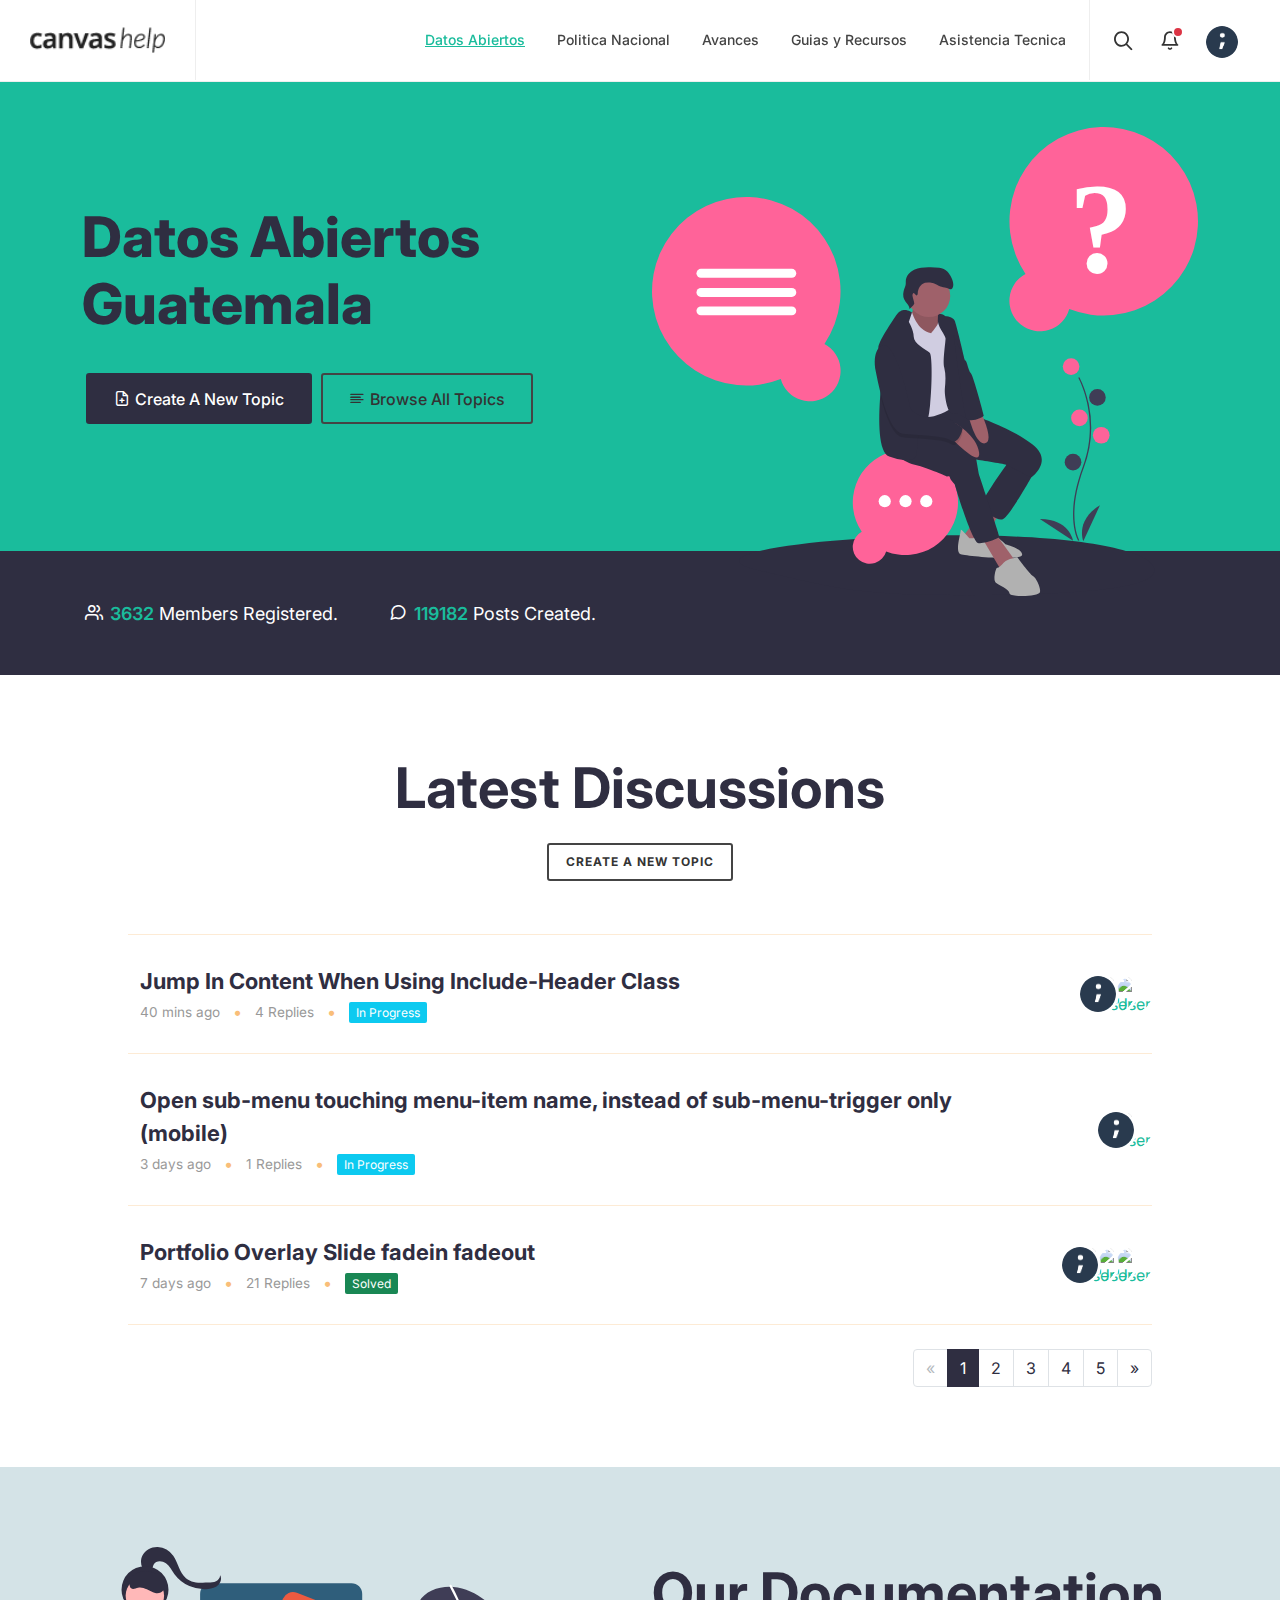
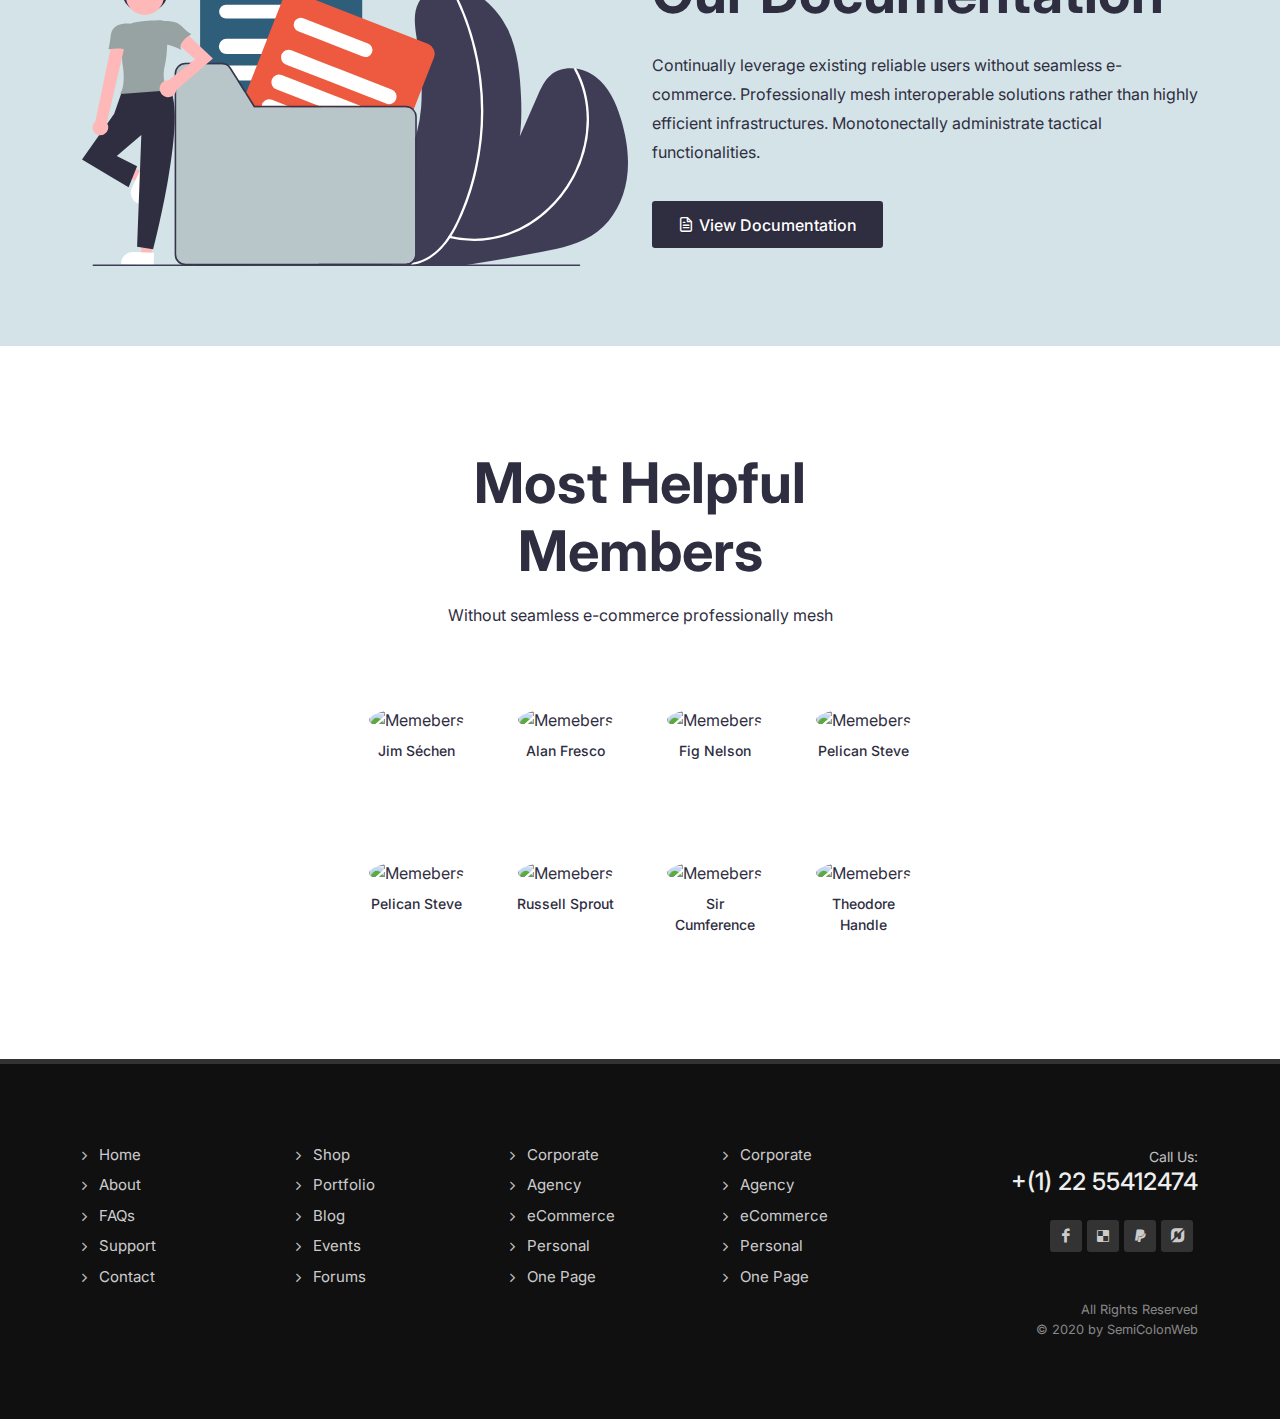
==== index.html @ 64923eb9 "Update index" ====
<!DOCTYPE html>
<html dir="ltr" lang="es-ES">
<head>

	<meta http-equiv="content-type" content="text/html; charset=utf-8" />
	<meta name="author" content="Red Ciudadana" />

	<!-- Stylesheets
	============================================= -->
	<link href="https://fonts.googleapis.com/css2?family=Inter:wght@300;400;500;600;700;800;900&display=swap" rel="stylesheet">

	<link rel="stylesheet" href="css/bootstrap.css" type="text/css" />
	<link rel="stylesheet" href="style.css" type="text/css" />

	<link rel="stylesheet" href="css/dark.css" type="text/css" />
	<link rel="stylesheet" href="css/font-icons.css" type="text/css" />
	<link rel="stylesheet" href="css/animate.css" type="text/css" />
	<link rel="stylesheet" href="css/magnific-popup.css" type="text/css" />

	<link rel="stylesheet" href="css/custom.css" type="text/css" />
	<meta name="viewport" content="width=device-width, initial-scale=1" />

	<link rel="stylesheet" href="css/colors.php?color=F9BE79" type="text/css" />

	<!-- Forum Demo Specific Stylesheet -->
	<link rel="stylesheet" href="demos/forum/forum.css" type="text/css" /> <!-- Forum Custom Css -->
	<link rel="stylesheet" href="demos/forum/css/fonts.css" type="text/css" /> <!-- Forum Custom Fonts -->
	<!-- / -->

	<!-- Document Title
	============================================= -->
	<title>Datos Abiertos | Red Ciudadana</title>

</head>

<body class="stretched search-overlay">

	<!-- Document Wrapper
	============================================= -->
	<div id="wrapper" class="clearfix">

		<!-- Modal -->
		<div class="modal fade" id="modal-signin" tabindex="-1" aria-labelledby="modal-signin" aria-hidden="true">
			<div class="modal-dialog modal-dialog-centered modal-lg">
				<div class="modal-content bg-white p-4 p-md-5 rounded">
					<h3 class="h2 fw-bolder mb-4">Create a New Topic</h3>
					<form class="row mb-0" action="#" method="post" enctype="multipart/form-data">
						<div class="col-12 form-group mb-4">
							<textarea name="post-message" id="post-message" class="form-control" cols="30" rows="10"></textarea>
						</div>
						<div class="clear"></div>
						<div class="col-6 form-group">
							<small class="text-muted">Maximum file size allowed is 2048 KB.</small>
							<div class="form-file">
								<input type="file" class="form-control" id="file-input">
							</div>
						</div>
						<div class="clear"></div>
						<div class="col-12 form-group mb-1">
							<div class="form-check form-check-inline">
								<input class="form-check-input" type="checkbox" id="inlineCheckbox1" value="option1">
								<label class="form-check-label nott ls0 mb-0 fw-semibold" for="inlineCheckbox1">Set as a Private Reply</label>
							</div>
						</div>
						<div class="clear"></div>
						<div class="col-12 form-group">
							<div class="form-check form-check-inline">
								<input class="form-check-input" type="checkbox" id="inlineCheckbox2" value="option2">
								<label class="form-check-label nott ls0 mb-0 fw-semibold" for="inlineCheckbox2">Email me when Someone Replies</label>
							</div>
						</div>
						<div class="col-12">
							<button type="submit" name="submit" class="button button-large bg-alt border border-width-2 rounded-1 fw-medium nott ls0 ms-0">Submit Now</button>

							<button type="button" data-bs-dismiss="modal" aria-label="Close" class="button button-large button-border border-default h-bg-danger rounded-1 fw-medium nott ls0 ms-0">Cancel</button>
						</div>
					</form>
				</div>
			</div>
		</div>

		<!-- Header
		============================================= -->
		<header id="header" class="full-header header-size-md" data-mobile-sticky="true">
			<div id="header-wrap">
				<div class="container">
					<div class="header-row">

						<!-- Logo
						============================================= -->
						<div id="logo">
							<a href="demo-forum.html" class="standard-logo"><img src="demos/forum/images/canvasforum.png" alt="Canvas Logo"></a>
							<a href="demo-forum.html" class="retina-logo"><img src="demos/forum/images/canvasforum@2x.png" alt="Canvas Logo"></a>
						</div><!-- #logo end -->

						<div class="header-misc ms-0">

							<!-- Top Search
							============================================= -->
							<div id="top-search" class="header-misc-icon">
								<a href="#" id="top-search-trigger"><i class="icon-line-search"></i><i class="icon-line-cross"></i></a>
							</div><!-- #top-search end -->

							<!-- Top Account
							============================================= -->
							<div class="header-misc-icon">
								<a href="#" id="notifylink" data-bs-toggle="dropdown" data-bs-offset="0,15" aria-haspopup="true" aria-expanded="false" data-offset="12,12"><i class="icon-line-bell notification-badge"></i></a>
								<div class="dropdown-menu dropdown-menu-end py-0 m-0 overflow-auto" aria-labelledby="notifylink" style="width: 320px; max-height: 300px">
									<span class="dropdown-header border-bottom border-f5 fw-medium text-uppercase ls1">Notifications</span>
									<div class="list-group list-group-flush">
										<a href="#" class="d-flex list-group-item">
											<img src="demos/articles/images/authors/2.jpg" width="35" height="35" class="rounded-circle me-3 mt-1" alt="Profile">
											<div class="media-body">
												<h5 class="my-0 fw-normal text-muted"><span class="text-dark fw-bold">SemiColonWeb</span> has replied on your post <span class="text-dark fw-bold">Package Generator – Approx time for a file.</span></h5>
												<small class="text-smaller">10 mins ago</small>
											</div>
										</a>
										<a href="#" class="d-flex list-group-item">
											<i class="icon-line-check badge-icon bg-success text-white me-3 mt-1"></i>
											<div class="media-body">
												<h5 class="my-0 fw-normal text-muted"><span class="text-dark fw-bold">SemiColonWeb</span> has marked to your post as solved.</h5>
												<small class="text-smaller">2 days ago</small>
											</div>
										</a>
									</div>
								</div>
							</div>

							<!-- Top Account
							============================================= -->
							<div class="header-misc-icon profile-image">
								<a href="#" id="profilelink" data-bs-toggle="dropdown" data-bs-offset="0,15" aria-haspopup="true" aria-expanded="false" data-offset="12,12"><img class="rounded-circle" src="demos/forum/images/user.png" alt="User"></a>
								<div class="dropdown-menu dropdown-menu-end py-0 m-0" aria-labelledby="profilelink">
									<a class="dropdown-item" href="demo-forum-edit.html"><i class="icon-line-edit me-2"></i>Edit Profile</a>
									<a class="dropdown-item" href="demo-forum-single.html"><i class="icon-line-align-left me-2"></i>Your Topics</a>
									<a class="dropdown-item" href="demo-forum-signout.html"><i class="icon-line-log-out me-2"></i>Sign Out</a>
								</div>
							</div>

						</div>

						<div id="primary-menu-trigger">
							<svg class="svg-trigger" viewBox="0 0 100 100"><path d="m 30,33 h 40 c 3.722839,0 7.5,3.126468 7.5,8.578427 0,5.451959 -2.727029,8.421573 -7.5,8.421573 h -20"></path><path d="m 30,50 h 40"></path><path d="m 70,67 h -40 c 0,0 -7.5,-0.802118 -7.5,-8.365747 0,-7.563629 7.5,-8.634253 7.5,-8.634253 h 20"></path></svg>
						</div>

						<!-- Primary Navigation
						============================================= -->
						<nav class="primary-menu">

							<ul class="menu-container">
								<li class="menu-item current"><a class="menu-link" href="demo-forum.html"><div>Datos Abiertos</div></a></li>
								<li class="menu-item"><a class="menu-link" href="demo-forum-single.html"><div>Politica Nacional</div></a></li>
								<li class="menu-item"><a class="menu-link" href="demo-forum-profile.html"><div>Avances</div></a></li>
								<li class="menu-item"><a class="menu-link" href="demo-forum-search-result.html"><div>Guias y Recursos</div></a></li>
								<li class="menu-item"><a class="menu-link" href="demo-forum-signin.html"><div>Asistencia Tecnica</div></a></li>
							</ul>

						</nav><!-- #primary-menu end -->

						<form class="top-search-form bg-alt dark" action="search.html" method="get">
							<div class="container row justify-content-center">
								<div class="col-sm-8">
									<input type="text" name="q" class="form-control form-control-lg mb-5 border-color" value="" placeholder="Type Your Query &amp; Hit Enter.." autocomplete="off">
									<div class="row col-mb-30">
										<div class="col-md-6">
											<div class="widget widget_links clearfix">
												<h4 class="">Recent Topics</h4>
												<ul>
													<li><a href="demo-forum-single.html">Package Generator – Approx time for a file</a></li>
													<li><a href="demo-forum-single.html">Open sub-menu touching menu-item name</a></li>
													<li><a href="demo-forum-single.html">Portfolio Overlay Slide fadein fadeout</a></li>
													<li><a href="demo-forum-single.html">Show menu .dropdown-menu down only</a></li>
													<li><a href="demo-forum-single.html">Couldnt Generate Package Snippet</a></li>
												</ul>
											</div>
										</div>

										<div class="col-md-6">
											<div class="widget widget_links clearfix">
												<h4 class="">Helpful Documentation</h4>
												<ul>
													<li><a href="demo-forum-single.html">How to Install</a></li>
													<li><a href="demo-forum-single.html">How to setup Niche Demos</a></li>
													<li><a href="demo-forum-single.html">Header Layouts and Styles</a></li>
													<li><a href="demo-forum-single.html">Setup Forms</a></li>
													<li><a href="demo-forum-single.html">Setup RTL</a></li>
												</ul>
											</div>
										</div>
									</div>
								</div>
							</div>
						</form>

					</div>
				</div>
			</div>
			<div class="header-wrap-clone"></div>
		</header><!-- #header end -->

		<!-- Slider
		============================================= -->
		<section id="slider" class="slider-element bg-color">
			<div class="container">
				<div class="row h-100">
					<div class="col-lg-6 d-flex align-self-center flex-column pt-5 pb-0 py-lg-6 mb-0 my-lg-4">
						<h2 class="display-4" style="font-weight: 800">Datos Abiertos Guatemala</h2>
						<div>
							<a href="#" data-bs-toggle="modal" data-bs-target="#modal-signin" class="button button-large border border-width-2 bg-alt py-2 rounded-1 fw-medium nott ls0 ms-0 ms-sm-1 h-op-09"><i class="icon-line-file-add"></i>Create A New Topic</a>
							<a href="demo-forum-single.html" class="button button-large button-border rounded-1 fw-medium nott h-bg-alt ls0 ms-0"><i class="icon-line-align-left"></i>Browse All Topics</a>
						</div>
					</div>

					<div class="col-lg-6 d-flex align-self-end flex-column">
						<img src="demos/forum/images/hero.svg" alt="Hero Image" style="z-index: 3; transform: translateY(45px);">
					</div>
				</div>
			</div>
			<div class="bg-alt py-5">
				<div class="container">
					<div class="d-flex">
						<h4 class="mb-0"><span class="counter counter-inherit fw-normal text-white"><i class="icon-line-users icon-fw"></i> <span class="color fw-semibold" data-from="100" data-to="12462" data-refresh-interval="150" data-speed="2000"></span> Members Registered.</span></h4>
						<h4 class="mb-0 ms-5"><span class="counter counter-inherit fw-normal text-white"><i class="icon-line-message-circle icon-fw"></i> <span class="color fw-semibold" data-from="100" data-to="340333" data-refresh-interval="100" data-speed="2000"></span> Posts Created.</span></h4>
					</div>
				</div>
			</div>
		</section>

		<!-- Content
		============================================= -->
		<section id="content">
			<div class="content-wrap">
				<div class="container">

					<div class="row justify-content-center text-center mb-5">
						<div class="col-xl-6 col-lg-8">
							<h3 class="display-4 fw-bolder mb-3">Latest Discussions</h3>
							<a href="#" data-bs-toggle="modal" data-bs-target="#modal-signin" class="button button-small button-border button-rounded  mx-0">Create A New Topic</a>
						</div>
					</div>

					<div class="mw-md mx-auto">
						<ul class="list-unstyled mb-4">
							<li>
								<ul class="topic list-unstyled row mx-0 justify-content-between align-items-center">
									<li class="entry mb-0 col-sm-10">
										<h3 class="mb-0"><a href="demo-forum-single.html">Jump In Content When Using Include-Header Class</a></h3>
										<div class="entry-meta mt-1">
											<ul>
												<li><a href="#">40 mins ago</a></li>
												<li><a href="#">4 Replies</a></li>
												<li><a href="#" class="badge bg-info text-white">In Progress</a></li>
											</ul>
										</div>
									</li>
									<li class="col-sm-2">
										<div class="bbp-author">
											<a href="#"><img alt="User" src="demos/articles/images/authors/3.jpg"></a>
											<a href="#"><img alt="User" src="demos/articles/images/authors/2.jpg"></a>
											<a href="#"><img alt="User" src="demos/forum/images/user.png"></a>
										</div>
									</li>
								</ul>

								<ul class="topic odd list-unstyled row mx-0 justify-content-between align-items-center">
									<li class="entry mb-0 col-sm-10">
										<h3 class="mb-0"><a href="demo-forum-single.html">Open sub-menu touching menu-item name, instead of sub-menu-trigger only (mobile)</a></h3>
										<div class="entry-meta mt-1">
											<ul>
												<li><a href="#">3 days ago</a></li>
												<li><a href="#">1 Replies</a></li>
												<li><a href="#" class="badge bg-info text-white">In Progress</a></li>
											</ul>
										</div>
									</li>
									<li class="col-sm-2">
										<div class="bbp-author">
											<a href="#"><img alt="User" src="demos/articles/images/authors/2.jpg"></a>
											<a href="#"><img alt="User" src="demos/forum/images/user.png"></a>
										</div>
									</li>
								</ul>

								<ul class="topic list-unstyled row mx-0 justify-content-between align-items-center">
									<li class="entry mb-0 col-sm-10">
										<h3 class="mb-0"><a href="demo-forum-single.html">Portfolio Overlay Slide fadein fadeout</a></h3>
										<div class="entry-meta mt-1">
											<ul>
												<li><a href="#">7 days ago</a></li>
												<li><a href="#">21 Replies</a></li>
												<li><a href="#" class="badge bg-success text-white">Solved</a></li>
											</ul>
										</div>
									</li>
									<li class="col-sm-2">
										<div class="bbp-author">
											<a href="#"><img alt="User" src="demos/articles/images/authors/1.jpg"></a>
											<a href="#"><img alt="User" src="demos/articles/images/authors/2.jpg"></a>
											<a href="#"><img alt="User" src="demos/articles/images/authors/3.jpg"></a>
											<a href="#"><img alt="User" src="demos/forum/images/user.png"></a>
										</div>
									</li>
								</ul>
							</li>
						</ul>

						<ul class="pagination justify-content-end">
							<li class="page-item disabled"><a class="page-link" href="#" tabindex="-1" aria-disabled="true"> <span class="op-05" aria-hidden="true">&laquo;</span></a></li>
							<li class="page-item active"><a class="page-link" href="#">1</a></li>
							<li class="page-item"><a class="page-link" href="#">2</a></li>
							<li class="page-item"><a class="page-link" href="#">3</a></li>
							<li class="page-item"><a class="page-link" href="#">4</a></li>
							<li class="page-item"><a class="page-link" href="#">5</a></li>
							<li class="page-item"><a class="page-link" href="#" aria-label="Next"><span aria-hidden="true">&raquo;</span></a></li>
						</ul>
					</div>

				</div>

				<div class="section py-6 my-6" style="background-color: #bfd5dbab">
					<div class="container">
						<div class="row align-items-center col-mb-50">
							<div class="col-md-6">
								<img src="demos/forum/images/doc.svg" alt="Doc Image">
							</div>
							<div class="col-md-6">
								<h2 class="display-4 mb-4 fw-bold">Our Documentation</h2>
								<p>Continually leverage existing reliable users without seamless e-commerce. Professionally mesh interoperable solutions rather than highly efficient infrastructures. Monotonectally administrate tactical functionalities.</p>
								<a href="#" class="button button-large bg-alt text-white fw-medium py-2 rounded-1 ms-0 ls0 nott"><i class="icon-line-paper"></i>View Documentation</a>
							</div>
						</div>
					</div>
				</div>

				<div class="clear"></div>

				<div class="container my-4">
					<div class="row justify-content-center text-center mb-5">
						<div class="col-lg-6">
							<h3 class="display-4 fw-bolder mb-3">Most Helpful Members</h3>
							<p>Without seamless e-commerce professionally mesh</p>
						</div>
					</div>
					<div class="row justify-content-center">
						<div class="col-lg-6">
							<div class="row justify-content-center col-mb-30 gutter-50 text-center">
								<div class="col-md-3 col-4">
									<img src="https://source.unsplash.com/jzY0KRJopEI/120x120" alt="Memebers" width="80" class="rounded-circle mb-2">
									<h5 class="fw-medium"><a href="demo-forum-profile.html">Jim Séchen</a></h5>
								</div>
								<div class="col-md-3 col-4">
									<img src="https://source.unsplash.com/WNoLnJo7tS8/120x120" alt="Memebers" width="80" class="rounded-circle mb-2">
									<h5 class="fw-medium"><a href="demo-forum-profile.html">Alan Fresco</a></h5>
								</div>
								<div class="col-md-3 col-4">
									<img src="https://source.unsplash.com/JQFHdpOKz2k/120x120" alt="Memebers" width="80" class="rounded-circle mb-2">
									<h5 class="fw-medium"><a href="demo-forum-profile.html">Fig Nelson</a></h5>
								</div>
								<div class="col-md-3 col-4">
									<img src="https://source.unsplash.com/FsWi0sBoi8c/120x120" alt="Memebers" width="80" class="rounded-circle mb-2">
									<h5 class="fw-medium"><a href="demo-forum-profile.html">Pelican Steve</a></h5>
								</div>
								<div class="col-md-3 col-4">
									<img src="https://source.unsplash.com/UcgYvGPqQQ8/120x120" alt="Memebers" width="80" class="rounded-circle mb-2">
									<h5 class="fw-medium"><a href="demo-forum-profile.html">Pelican Steve</a></h5>
								</div>
								<div class="col-md-3 col-4">
									<img src="https://source.unsplash.com/5vg_SarQimA/120x120" alt="Memebers" width="80" class="rounded-circle mb-2">
									<h5 class="fw-medium"><a href="demo-forum-profile.html">Russell Sprout</a></h5>
								</div>
								<div class="col-md-3 col-4">
									<img src="https://source.unsplash.com/WZz1u5R5uT4/120x120" alt="Memebers" width="80" class="rounded-circle mb-2">
									<h5 class="fw-medium"><a href="demo-forum-profile.html">Sir Cumference</a></h5>
								</div>
								<div class="col-md-3 col-4">
									<img src="https://source.unsplash.com/uBqskoy6TW8/120x120" alt="Memebers" width="80" class="rounded-circle mb-2">
									<h5 class="fw-medium"><a href="demo-forum-profile.html">Theodore Handle</a></h5>
								</div>
							</div>
						</div>
					</div>
				</div>

			</div>
		</section><!-- #content end -->

		<!-- Footer
		============================================= -->
		<footer id="footer" class="dark" style="background-color: #101010;">
			<div class="container">

				<!-- Footer Widgets
				============================================= -->
				<div class="footer-widgets-wrap">

					<div class="row justify-content-center">
						<div class="col-lg-9">
							<div class="widget clearfix">

								<div class="row col-mb-30">
									<div class="col-lg-3 col-6 widget_links">
										<ul>
											<li><a href="#">Home</a></li>
											<li><a href="#">About</a></li>
											<li><a href="#">FAQs</a></li>
											<li><a href="#">Support</a></li>
											<li><a href="#">Contact</a></li>
										</ul>
									</div>

									<div class="col-lg-3 col-6 widget_links">
										<ul>
											<li><a href="#">Shop</a></li>
											<li><a href="#">Portfolio</a></li>
											<li><a href="#">Blog</a></li>
											<li><a href="#">Events</a></li>
											<li><a href="#">Forums</a></li>
										</ul>
									</div>

									<div class="col-lg-3 col-6 widget_links">
										<ul>
											<li><a href="#">Corporate</a></li>
											<li><a href="#">Agency</a></li>
											<li><a href="#">eCommerce</a></li>
											<li><a href="#">Personal</a></li>
											<li><a href="#">One Page</a></li>
										</ul>
									</div>

									<div class="col-lg-3 col-6 widget_links">
										<ul>
											<li><a href="#">Corporate</a></li>
											<li><a href="#">Agency</a></li>
											<li><a href="#">eCommerce</a></li>
											<li><a href="#">Personal</a></li>
											<li><a href="#">One Page</a></li>
										</ul>
									</div>
								</div>

							</div>
						</div>

						<div class="col-lg-3 mt-5 mt-lg-0 text-center text-lg-end">
							<div class="widget clearfix">

								<div class="row">
									<div class="col-12 mb-3">
										<small>Call Us:</small>
										<h4 class="h4">+(1) 22 55412474</h4>
									</div>

									<div class="col-12 d-flex justify-content-center justify-content-lg-end">
										<a href="#" class="social-icon si-small si-light si-facebook">
											<i class="icon-facebook"></i>
											<i class="icon-facebook"></i>
										</a>
										<a href="#" class="social-icon si-small si-light si-delicious">
											<i class="icon-delicious"></i>
											<i class="icon-delicious"></i>
										</a>
										<a href="#" class="social-icon si-small si-light si-paypal">
											<i class="icon-paypal"></i>
											<i class="icon-paypal"></i>
										</a>
										<a href="#" class="social-icon si-small si-light si-flattr">
											<i class="icon-flattr"></i>
											<i class="icon-flattr"></i>
										</a>
									</div>

									<div class="col-12 mt-5 text-white-50 text-smaller">
										All Rights Reserved <br>&copy; 2020 by SemiColonWeb<br>
									</div>
								</div>

							</div>
						</div>
					</div>

				</div><!-- .footer-widgets-wrap end -->
			</div>
		</footer><!-- #footer end -->

	</div><!-- #wrapper end -->

	<!-- Go To Top
	============================================= -->
	<div id="gotoTop" class="icon-angle-up"></div>

	<!-- JavaScripts
	============================================= -->
	<script src="js/jquery.js"></script>
	<script src="js/plugins.min.js"></script>

	<!-- TinyMCE Plugin -->
	<script src="js/components/tinymce/tinymce.min.js"></script>

	<!-- Footer Scripts
	============================================= -->
	<script src="js/functions.js"></script>

	<script>
		jQuery(document).ready( function(){

			$('input[type="file"]').change(function(e){
				var fileName = e.target.files[0].name;
				$('.custom-file-label').html(fileName);
			});

			tinymce.init({
				selector: '#post-message',
				menubar: false,
				setup: function(editor) {
					editor.on('change', function(e) {
						editor.save();
					});
				}
			});

			$(function(){
		      if(window.location.hash) {
		          var hash = window.location.hash;
		          $(hash).modal('toggle');
		      }
		  });
		});
	</script>

	</body>
	</html>
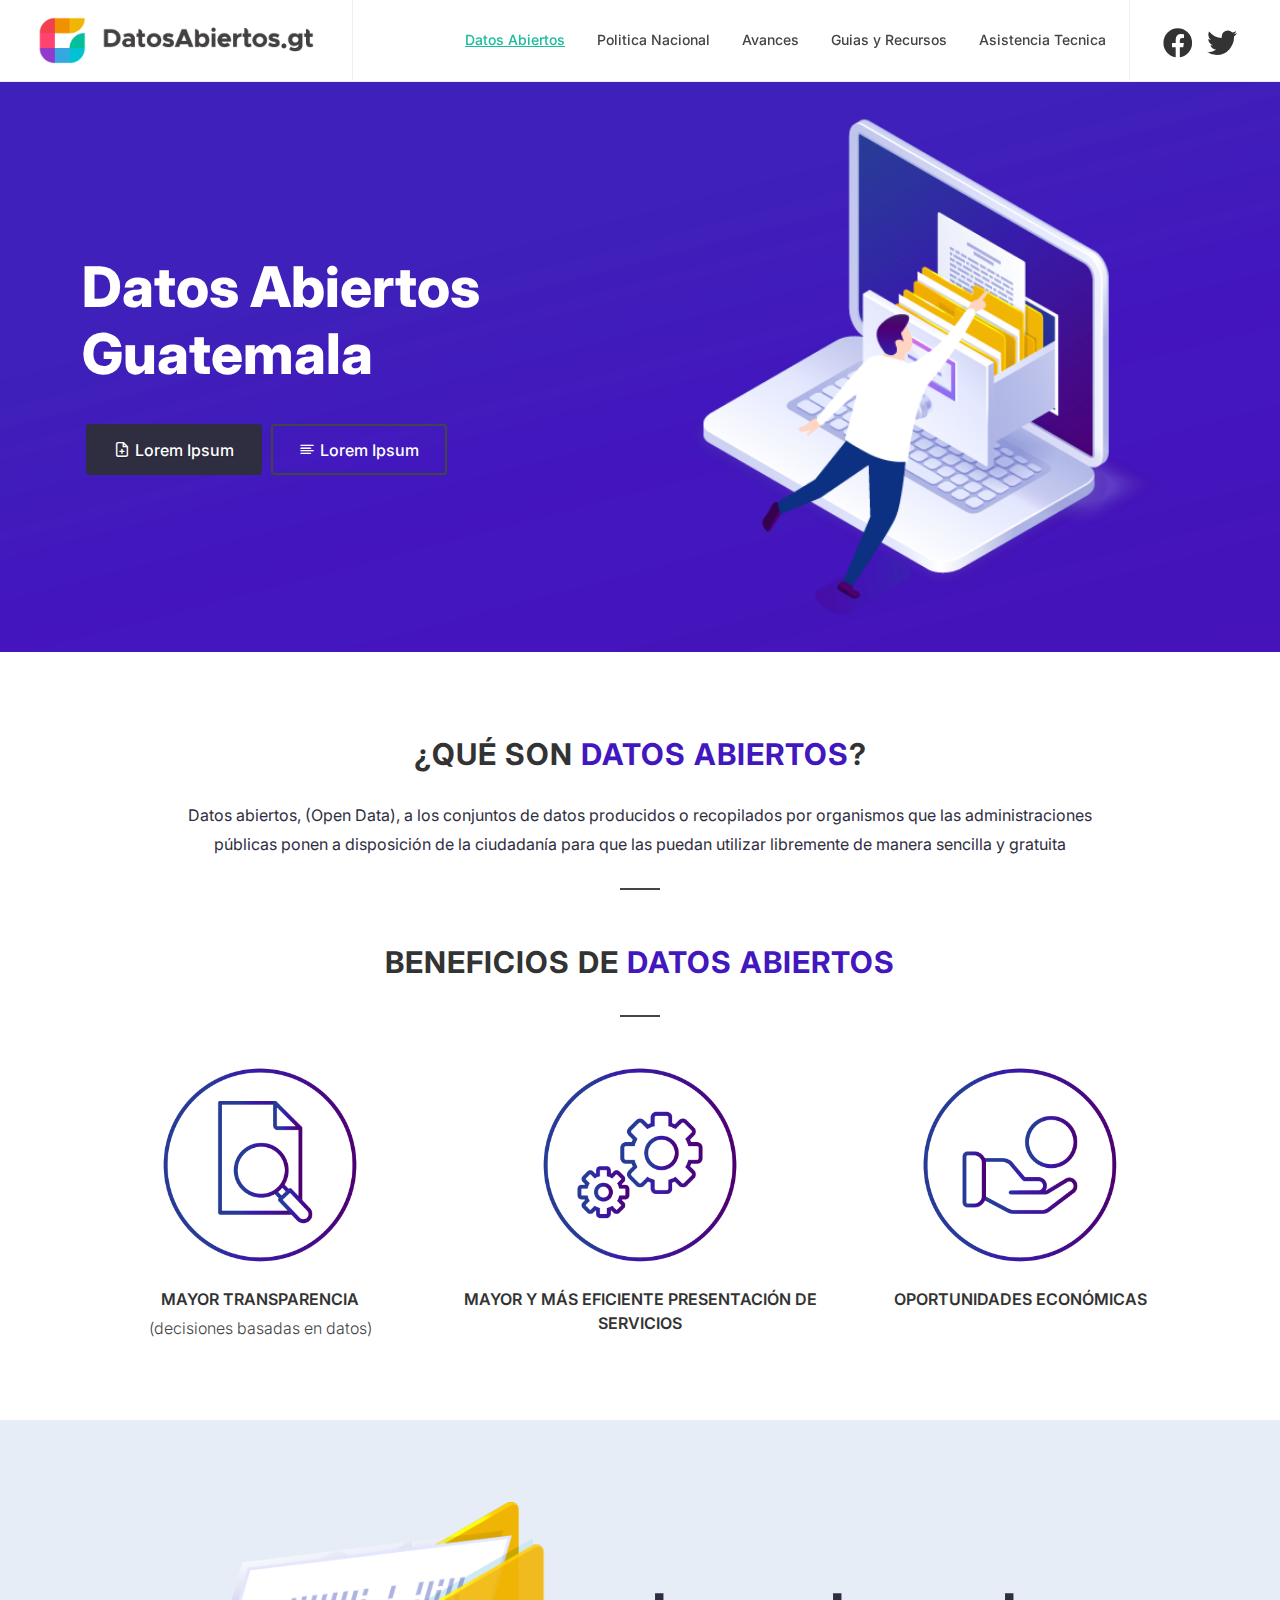
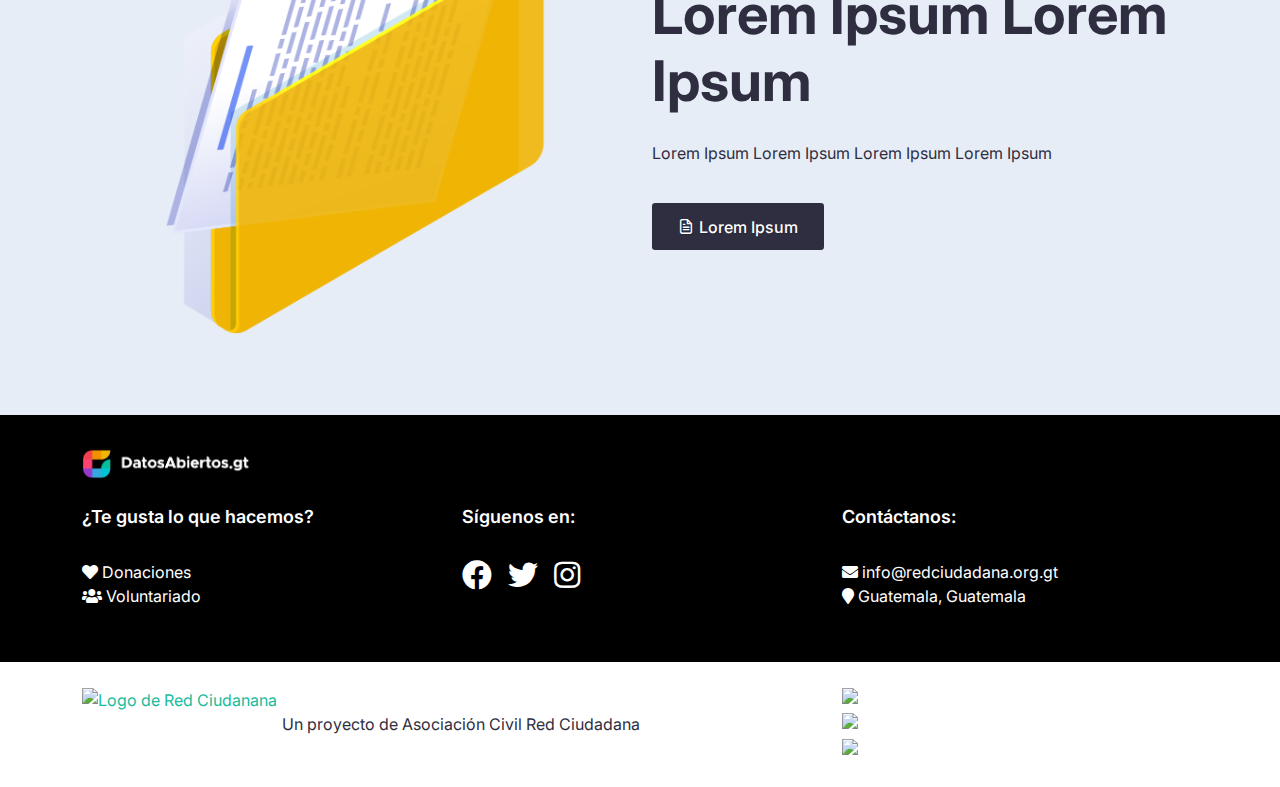
==== commit cc01b966: "index terminado" ====
--- a/index.html
+++ b/index.html
@@ -21,6 +21,7 @@
 	<meta name="viewport" content="width=device-width, initial-scale=1" />
 
 	<link rel="stylesheet" href="css/colors.php?color=F9BE79" type="text/css" />
+	<link rel="stylesheet" href="https://cdnjs.cloudflare.com/ajax/libs/font-awesome/5.15.3/css/all.min.css"/>
 
 	<!-- Forum Demo Specific Stylesheet -->
 	<link rel="stylesheet" href="demos/forum/forum.css" type="text/css" /> <!-- Forum Custom Css -->
@@ -89,20 +90,24 @@
 						<!-- Logo
 						============================================= -->
 						<div id="logo">
-							<a href="demo-forum.html" class="standard-logo"><img src="demos/forum/images/canvasforum.png" alt="Canvas Logo"></a>
-							<a href="demo-forum.html" class="retina-logo"><img src="demos/forum/images/canvasforum@2x.png" alt="Canvas Logo"></a>
+							<a href="demo-forum.html" class="standard-logo"><img src="ELEMENTOS/LOGOTIPO/LOGO1.png" style="padding:0.5rem" alt="Canvas Logo"></a>
+							<a href="demo-forum.html" class="retina-logo"><img src="ELEMENTOS/LOGOTIPO/LOGO1.png" alt="Canvas Logo"></a>
 						</div><!-- #logo end -->
 
 						<div class="header-misc ms-0">
 
 							<!-- Top Search
 							============================================= -->
-							<div id="top-search" class="header-misc-icon">
-								<a href="#" id="top-search-trigger"><i class="icon-line-search"></i><i class="icon-line-cross"></i></a>
+							<div id="top-search" class="header-misc-icon d-flex">
+								<!--id="top-search-trigger"--><!--a href="#" ><i class="icon-line-search"></i><i class="icon-line-cross"></i></a-->
+
+								<a href="https://www.facebook.com/Redciudadanagt" class="nav-link-social" style="margin: 0 10px" target="_blank"><i class="fab fa-facebook pad0100 ft30" aria-hidden="true"></i></a>
+								<a href="https://twitter.com/RedxGuate" class="nav-link-social" style="margin: 0 10px" target="_blank"><i class="fab fa-twitter pad0100 ft30" aria-hidden="true"></i></a>
+								
 							</div><!-- #top-search end -->
 
 							<!-- Top Account
-							============================================= -->
+							============================================= >
 							<div class="header-misc-icon">
 								<a href="#" id="notifylink" data-bs-toggle="dropdown" data-bs-offset="0,15" aria-haspopup="true" aria-expanded="false" data-offset="12,12"><i class="icon-line-bell notification-badge"></i></a>
 								<div class="dropdown-menu dropdown-menu-end py-0 m-0 overflow-auto" aria-labelledby="notifylink" style="width: 320px; max-height: 300px">
@@ -126,8 +131,8 @@
 								</div>
 							</div>
 
-							<!-- Top Account
-							============================================= -->
+							< Top Account
+							============================================= >
 							<div class="header-misc-icon profile-image">
 								<a href="#" id="profilelink" data-bs-toggle="dropdown" data-bs-offset="0,15" aria-haspopup="true" aria-expanded="false" data-offset="12,12"><img class="rounded-circle" src="demos/forum/images/user.png" alt="User"></a>
 								<div class="dropdown-menu dropdown-menu-end py-0 m-0" aria-labelledby="profilelink">
@@ -135,7 +140,7 @@
 									<a class="dropdown-item" href="demo-forum-single.html"><i class="icon-line-align-left me-2"></i>Your Topics</a>
 									<a class="dropdown-item" href="demo-forum-signout.html"><i class="icon-line-log-out me-2"></i>Sign Out</a>
 								</div>
-							</div>
+							</div-->
 
 						</div>
 
@@ -200,39 +205,92 @@
 
 		<!-- Slider
 		============================================= -->
-		<section id="slider" class="slider-element bg-color">
+		<section id="slider" class="slider-element " style="background-image:url('ELEMENTOS/SLIDER/02.png')">
 			<div class="container">
 				<div class="row h-100">
 					<div class="col-lg-6 d-flex align-self-center flex-column pt-5 pb-0 py-lg-6 mb-0 my-lg-4">
-						<h2 class="display-4" style="font-weight: 800">Datos Abiertos Guatemala</h2>
+						<h2 class="display-4 text-white" style="font-weight: 800">Datos Abiertos Guatemala</h2>
 						<div>
-							<a href="#" data-bs-toggle="modal" data-bs-target="#modal-signin" class="button button-large border border-width-2 bg-alt py-2 rounded-1 fw-medium nott ls0 ms-0 ms-sm-1 h-op-09"><i class="icon-line-file-add"></i>Create A New Topic</a>
-							<a href="demo-forum-single.html" class="button button-large button-border rounded-1 fw-medium nott h-bg-alt ls0 ms-0"><i class="icon-line-align-left"></i>Browse All Topics</a>
+							<a href="#" data-bs-toggle="modal" data-bs-target="#modal-signin" class="button button-large border border-width-2 bg-alt py-2 rounded-1 fw-medium nott ls0 ms-0 ms-sm-1 h-op-09"><i class="icon-line-file-add"></i>Lorem Ipsum</a>
+							<a href="demo-forum-single.html" class="button button-large button-border rounded-1 fw-medium nott h-bg-alt ls0 ms-0 text-white"><i class="icon-line-align-left text-white"></i>Lorem Ipsum</a>
 						</div>
 					</div>
 
 					<div class="col-lg-6 d-flex align-self-end flex-column">
-						<img src="demos/forum/images/hero.svg" alt="Hero Image" style="z-index: 3; transform: translateY(45px);">
-					</div>
-				</div>
-			</div>
-			<div class="bg-alt py-5">
+						<img src="ELEMENTOS/SLIDER/01.png" alt="Hero Image" style="z-index: 3; padding:2rem">
+					</div>
+				</div>
+			</div>
+			<!--div class="bg-alt py-5">
 				<div class="container">
 					<div class="d-flex">
 						<h4 class="mb-0"><span class="counter counter-inherit fw-normal text-white"><i class="icon-line-users icon-fw"></i> <span class="color fw-semibold" data-from="100" data-to="12462" data-refresh-interval="150" data-speed="2000"></span> Members Registered.</span></h4>
 						<h4 class="mb-0 ms-5"><span class="counter counter-inherit fw-normal text-white"><i class="icon-line-message-circle icon-fw"></i> <span class="color fw-semibold" data-from="100" data-to="340333" data-refresh-interval="100" data-speed="2000"></span> Posts Created.</span></h4>
 					</div>
 				</div>
-			</div>
+			</div-->
 		</section>
 
 		<!-- Content
 		============================================= -->
 		<section id="content">
-			<div class="content-wrap">
+			<div class="content-wrap" style="padding-bottom:0!important">
 				<div class="container">
 
-					<div class="row justify-content-center text-center mb-5">
+					<div class="heading-block center">
+						<h2>¿Qué son <span style="color:#4217bd">Datos Abiertos</span>?</h2>
+						<br>
+						<p class="px-6">Datos abiertos, (Open Data), a los conjuntos de datos producidos o recopilados por organismos
+						que las administraciones públicas ponen a disposición de la ciudadanía para que las puedan utilizar
+						libremente de manera sencilla y gratuita</p>
+					</div>
+
+
+					<div class="heading-block center">
+						<h2>Beneficios de <span style="color:#4217bd">Datos Abiertos</span></h2>
+						<!--span>One of the most Versatile Theme on Themeforest</span-->
+					</div>
+
+					<div class="row justify-content-center col-mb-50">
+						<div class="col-sm-6 col-lg-4">
+							<div class="feature-box media-box">
+								<div class="fbox-media">
+									<img class="px-6" src="ELEMENTOS/ICONOS/WEB1.png" >
+								</div>
+								<div class="fbox-content px-0">
+									<h3 class="text-center">Mayor transparencia<span class="subtitle">(decisiones basadas en datos)</span></h3>
+									<!--p class="text-center">Lorem ipsum dolor sit amet, consectetur adipisicing elit. Eligendi rem, facilis nobis voluptatum est voluptatem accusamus molestiae eaque perspiciatis mollitia.</p-->
+								</div>
+							</div>
+						</div>
+
+						<div class="col-sm-6 col-lg-4">
+							<div class="feature-box media-box">
+								<div class="fbox-media">
+									<img class="px-6" src="ELEMENTOS/ICONOS/WEB2.png">
+								</div>
+								<div class="fbox-content px-0">
+									<h3 class="text-center">Mayor y Más eficiente presentación de servicios</h3>
+
+								</div>
+							</div>
+						</div>
+
+						<div class="col-sm-6 col-lg-4">
+							<div class="feature-box media-box">
+								<div class="fbox-media">
+									<img class="px-6" src="ELEMENTOS/ICONOS/WEB3.png" >
+								</div>
+								<div class="fbox-content px-0">
+									<h3 class="text-center">Oportunidades Económicas</h3>
+									
+								</div>
+							</div>
+						</div>
+					</div>
+
+
+					<!--div class="row justify-content-center text-center mb-5">
 						<div class="col-xl-6 col-lg-8">
 							<h3 class="display-4 fw-bolder mb-3">Latest Discussions</h3>
 							<a href="#" data-bs-toggle="modal" data-bs-target="#modal-signin" class="button button-small button-border button-rounded  mx-0">Create A New Topic</a>
@@ -313,20 +371,20 @@
 							<li class="page-item"><a class="page-link" href="#">5</a></li>
 							<li class="page-item"><a class="page-link" href="#" aria-label="Next"><span aria-hidden="true">&raquo;</span></a></li>
 						</ul>
-					</div>
-
-				</div>
-
-				<div class="section py-6 my-6" style="background-color: #bfd5dbab">
+					</div-->
+
+				</div>
+
+				<div class="section py-6 my-6" style="background-color: #e7edf7; margin-bottom:0!important">
 					<div class="container">
 						<div class="row align-items-center col-mb-50">
 							<div class="col-md-6">
-								<img src="demos/forum/images/doc.svg" alt="Doc Image">
+								<img src="ELEMENTOS/ICONOS/WEB5.png" class="px-6" alt="Doc Image">
 							</div>
 							<div class="col-md-6">
-								<h2 class="display-4 mb-4 fw-bold">Our Documentation</h2>
-								<p>Continually leverage existing reliable users without seamless e-commerce. Professionally mesh interoperable solutions rather than highly efficient infrastructures. Monotonectally administrate tactical functionalities.</p>
-								<a href="#" class="button button-large bg-alt text-white fw-medium py-2 rounded-1 ms-0 ls0 nott"><i class="icon-line-paper"></i>View Documentation</a>
+								<h3 class="display-4 mb-4 fw-bold">Lorem Ipsum Lorem Ipsum</h3>
+								<p class="subtitle">Lorem Ipsum Lorem Ipsum Lorem Ipsum Lorem Ipsum</p>
+								<a href="#" class="button button-large bg-alt text-white fw-medium py-2 rounded-1 ms-0 ls0 nott"><i class="icon-line-paper"></i>Lorem Ipsum</a>
 							</div>
 						</div>
 					</div>
@@ -334,7 +392,7 @@
 
 				<div class="clear"></div>
 
-				<div class="container my-4">
+				<!--div class="container my-4">
 					<div class="row justify-content-center text-center mb-5">
 						<div class="col-lg-6">
 							<h3 class="display-4 fw-bolder mb-3">Most Helpful Members</h3>
@@ -379,18 +437,97 @@
 							</div>
 						</div>
 					</div>
-				</div>
+				</div-->
 
 			</div>
 		</section><!-- #content end -->
 
+		<div id="footer" class=" text-white py-4 padding-footer margin-top-35" style="background-color: black">
+			<div class="container first" >
+			
+				<div class="row">
+					<div class="col-12 col-sm-12 col-md-12">
+						<img src="ELEMENTOS/LOGOTIPO/LOGO2.png" style="width:15%;margin-bottom:20px">
+					</div>
+					
+				</div>
+			
+			<div class="row" >
+				
+				<div class="col-12 col-sm-6 col-md-4">
+				<h4 class="text-white font-weight-bold mar1010 text-left"> ¿Te gusta lo que hacemos?</h4>
+				<ul class="list-unstyled">
+					<li>
+					<a class="text-white" href="http://donacion.redciudadana.org/" target="_blank" rel="noopener">
+						<i class="fa fa-heart"></i> Donaciones
+					</a>
+					</li>
+					<li>
+					<a class="text-white" href="http://voluntarios.redciudadana.org/" target="_blank" rel="noopener">
+						<i class="fa fa-users"></i> Voluntariado
+					</a>
+					</li>
+				</ul>
+				</div>
+				
+				<div class="col-12 col-sm-6 col-md-4 order-md-3">
+				<h4 class="text-white font-weight-bold mar1010 text-left" >Contáctanos:</h4>
+				<ul class="list-unstyled">
+					<li>
+					<a class="text-white" href="mailto:info@redciudadana.org.gt" target="_blank" rel="noopener">
+						<i class="fa fa-envelope"></i> info@redciudadana.org.gt
+					</a>
+					</li>
+					<li>
+					<a class="text-white" href="info@redciudadana.org.gt" target="_blank" rel="noopener">
+						<i class="fa fa-map-marker"></i> Guatemala, Guatemala
+					</a>
+					</li>
+				</ul>
+				</div>
+				
+				<div class="col-12 follow col-md-4">
+				<h4 class="text-white font-weight-bold mar1010 text-left">Síguenos en:</h4>
+				<div class="d-flex">
+					<a href="https://www.facebook.com/Redciudadanagt" class="nav-link-social text-white" target="_blank"><i class="fab fa-facebook pad0100 ft30" aria-hidden="true"></i></a>
+					<a href="https://twitter.com/RedxGuate" class="nav-link-social text-white" target="_blank"><i class="fab fa-twitter pad0100 ft30" aria-hidden="true"></i></a>
+					<a href="https://www.instagram.com/redxguate" class="nav-link-social text-white" target="_blank"><i class="fab fa-instagram pad0100 ft30" aria-hidden="true" ></i></a>
+				</div>
+				</div>
+			</div>
+			</div>
+		</div>
+
+		<div id="red-footer" class="padT05 padding-footer py-3" >
+			<div class="container py-2">
+			<div class="row">
+				
+				<div class="col-12 col-md-8 d-flex pb-1 pb-md-0">
+				<div>
+					<a href="http://redciudadana.org/" target="_blank" rel="noopener">
+					<img src="https://d33wubrfki0l68.cloudfront.net/69cf2a5d698d1c4d2e0a0cf938a898b63223baa0/e40d9/assets/mi-guatemala/img/logo-rc-color.png" alt="Logo de Red Ciudanana" height="60" >
+					</a>
+				</div>
+				<p class="my-auto" style="margin:auto;margin-left:5px!important" >Un proyecto de Asociación Civil Red Ciudadana   </p>
+				</div>
+
+				<div class="col-12 col-md-4 d-flex cc-icons text-left align-self-center">
+				<a href="https://creativecommons.org/licenses/by-sa/3.0/gt/" target="_blank" rel="noopener" class="ml-0">
+					<img src="https://d33wubrfki0l68.cloudfront.net/02e9656bbb7fb69dc55f5e9f1bca4f1bb22d7487/711dc/assets/mi-guatemala/img/icon-cc-cc.png" alt="Creative Commons" class="tam45 text-white"> 
+					<img src="https://d33wubrfki0l68.cloudfront.net/380c442b70ec26ba5928ea729be60e30df5f1d49/ca34f/assets/mi-guatemala/img/icon-cc-by.png" alt="Creative Commons - Atribución" class="tam45 text-white">
+					<img src="https://d33wubrfki0l68.cloudfront.net/2210ff0cd01e97d580f36341c05b53020848bf53/dd25e/assets/mi-guatemala/img/icon-cc-sa.png" alt="Creative Commons - Compartir Igual" class="tam45 text-white">
+				</a>
+				</div>
+			</div>
+			</div>
+		</div> 
+
 		<!-- Footer
-		============================================= -->
+		============================================= >
 		<footer id="footer" class="dark" style="background-color: #101010;">
 			<div class="container">
 
-				<!-- Footer Widgets
-				============================================= -->
+
 				<div class="footer-widgets-wrap">
 
 					<div class="row justify-content-center">
@@ -479,9 +616,9 @@
 						</div>
 					</div>
 
-				</div><!-- .footer-widgets-wrap end -->
-			</div>
-		</footer><!-- #footer end -->
+				</div>< .footer-widgets-wrap end>
+			</div>
+		</footer>< #footer end -->
 
 	</div><!-- #wrapper end -->
 
--- a/style.css
+++ b/style.css
@@ -16751,4 +16751,14 @@
 	animation-name: fadeOutUpSmall;
 }
 
-
+.pad0100{
+	padding: 0 1rem 0 0;
+}
+
+.pad0200{
+	padding: 0 2rem 0 0;
+}
+
+.ft30{
+	font-size: 30px!important
+}
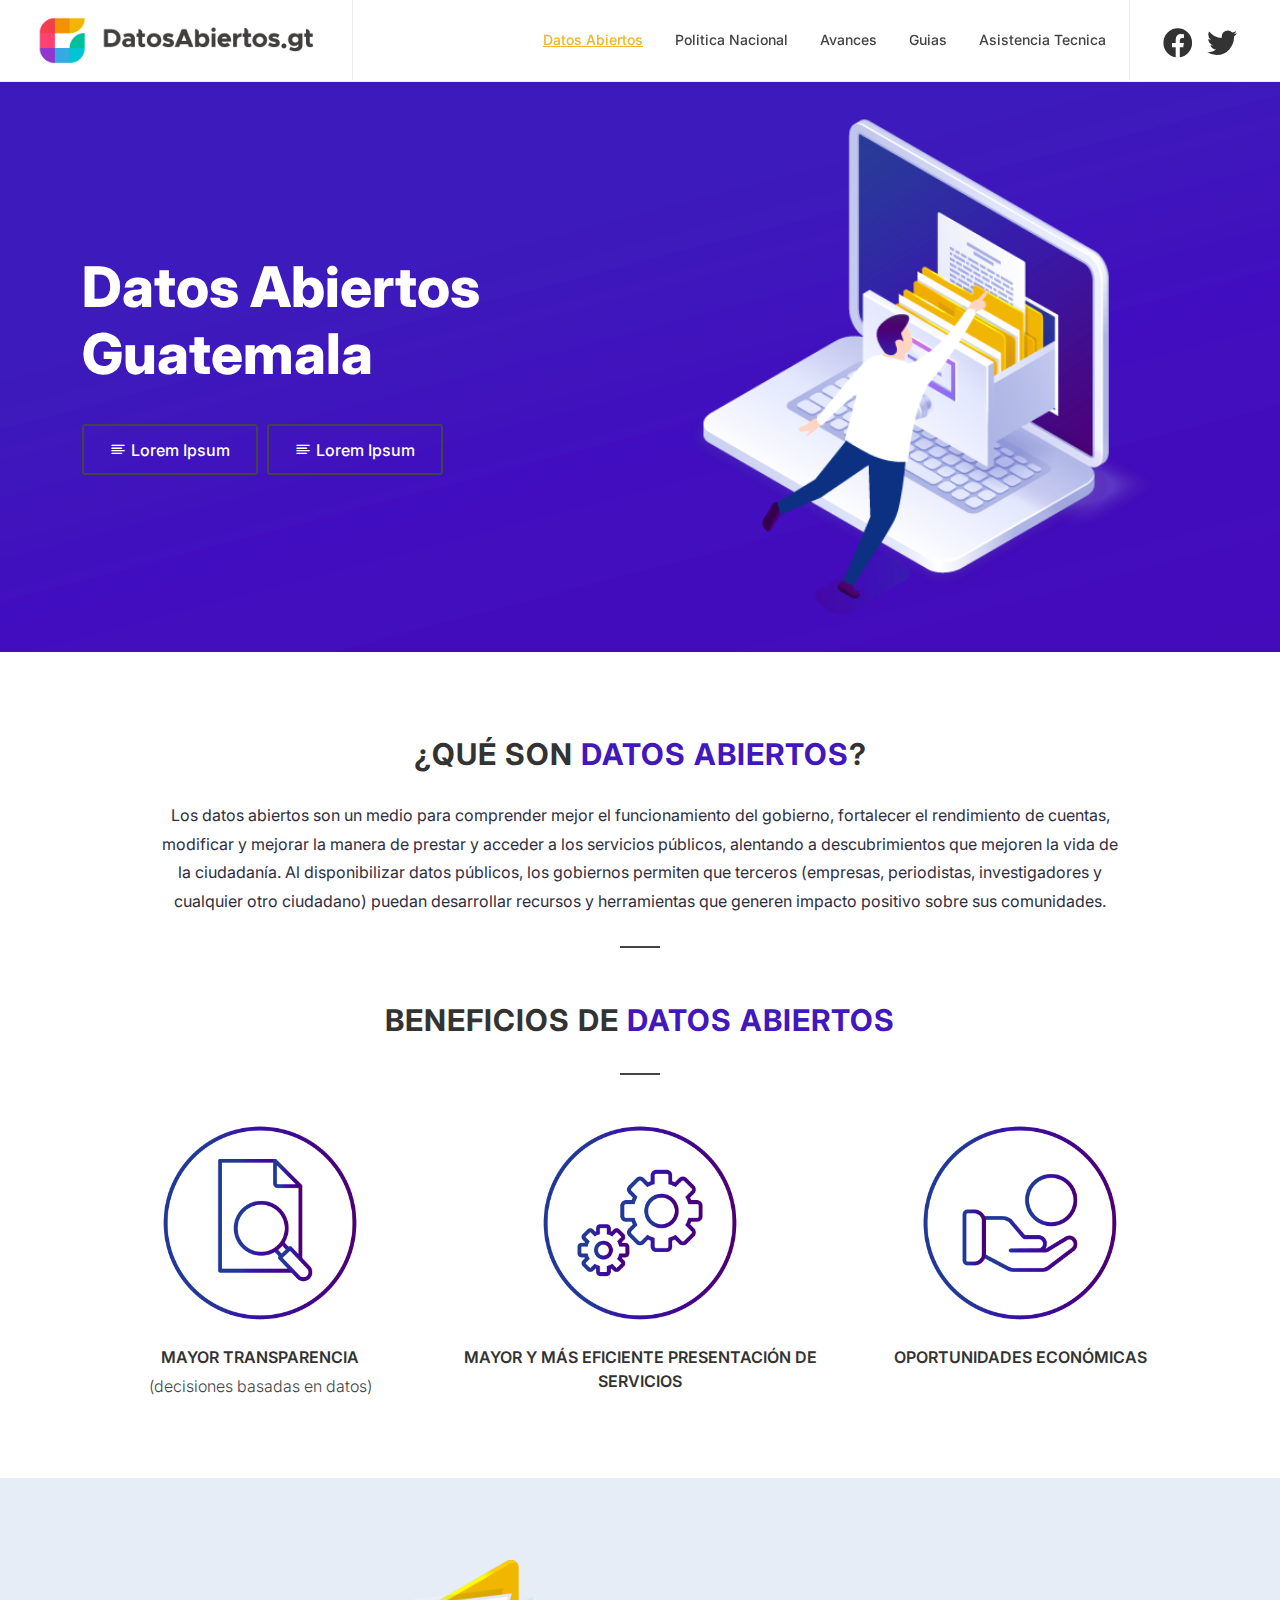
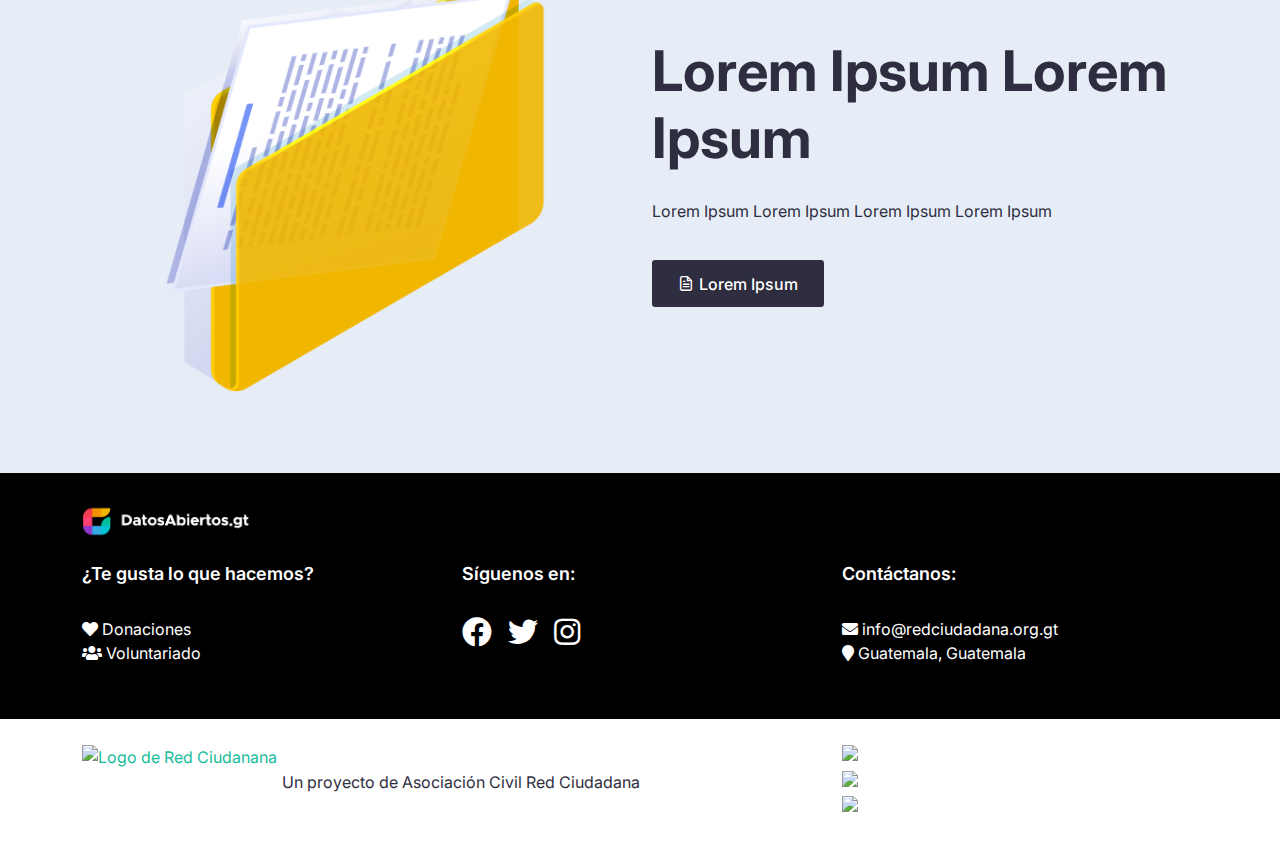
==== commit 2d9ebc83: "Update index.html" ====
--- a/index.html
+++ b/index.html
@@ -40,45 +40,6 @@
 	============================================= -->
 	<div id="wrapper" class="clearfix">
 
-		<!-- Modal -->
-		<div class="modal fade" id="modal-signin" tabindex="-1" aria-labelledby="modal-signin" aria-hidden="true">
-			<div class="modal-dialog modal-dialog-centered modal-lg">
-				<div class="modal-content bg-white p-4 p-md-5 rounded">
-					<h3 class="h2 fw-bolder mb-4">Create a New Topic</h3>
-					<form class="row mb-0" action="#" method="post" enctype="multipart/form-data">
-						<div class="col-12 form-group mb-4">
-							<textarea name="post-message" id="post-message" class="form-control" cols="30" rows="10"></textarea>
-						</div>
-						<div class="clear"></div>
-						<div class="col-6 form-group">
-							<small class="text-muted">Maximum file size allowed is 2048 KB.</small>
-							<div class="form-file">
-								<input type="file" class="form-control" id="file-input">
-							</div>
-						</div>
-						<div class="clear"></div>
-						<div class="col-12 form-group mb-1">
-							<div class="form-check form-check-inline">
-								<input class="form-check-input" type="checkbox" id="inlineCheckbox1" value="option1">
-								<label class="form-check-label nott ls0 mb-0 fw-semibold" for="inlineCheckbox1">Set as a Private Reply</label>
-							</div>
-						</div>
-						<div class="clear"></div>
-						<div class="col-12 form-group">
-							<div class="form-check form-check-inline">
-								<input class="form-check-input" type="checkbox" id="inlineCheckbox2" value="option2">
-								<label class="form-check-label nott ls0 mb-0 fw-semibold" for="inlineCheckbox2">Email me when Someone Replies</label>
-							</div>
-						</div>
-						<div class="col-12">
-							<button type="submit" name="submit" class="button button-large bg-alt border border-width-2 rounded-1 fw-medium nott ls0 ms-0">Submit Now</button>
-
-							<button type="button" data-bs-dismiss="modal" aria-label="Close" class="button button-large button-border border-default h-bg-danger rounded-1 fw-medium nott ls0 ms-0">Cancel</button>
-						</div>
-					</form>
-				</div>
-			</div>
-		</div>
 
 		<!-- Header
 		============================================= -->
@@ -153,11 +114,11 @@
 						<nav class="primary-menu">
 
 							<ul class="menu-container">
-								<li class="menu-item current"><a class="menu-link" href="demo-forum.html"><div>Datos Abiertos</div></a></li>
-								<li class="menu-item"><a class="menu-link" href="demo-forum-single.html"><div>Politica Nacional</div></a></li>
-								<li class="menu-item"><a class="menu-link" href="demo-forum-profile.html"><div>Avances</div></a></li>
-								<li class="menu-item"><a class="menu-link" href="demo-forum-search-result.html"><div>Guias y Recursos</div></a></li>
-								<li class="menu-item"><a class="menu-link" href="demo-forum-signin.html"><div>Asistencia Tecnica</div></a></li>
+								<li class="menu-item current"><a class="menu-link" href="index.html"><div>Datos Abiertos</div></a></li>
+								<li class="menu-item "><a class="menu-link" href="politicadatos.html"><div>Politica Nacional</div></a></li>
+								<li class="menu-item"><a class="menu-link" href="avances.html"><div>Avances</div></a></li>
+								<li class="menu-item"><a class="menu-link" href="guiasyrecursos.html"><div>Guias</div></a></li>
+								<li class="menu-item"><a class="menu-link" href="asistencia.html"><div>Asistencia Tecnica</div></a></li>
 							</ul>
 
 						</nav><!-- #primary-menu end -->
@@ -211,8 +172,11 @@
 					<div class="col-lg-6 d-flex align-self-center flex-column pt-5 pb-0 py-lg-6 mb-0 my-lg-4">
 						<h2 class="display-4 text-white" style="font-weight: 800">Datos Abiertos Guatemala</h2>
 						<div>
-							<a href="#" data-bs-toggle="modal" data-bs-target="#modal-signin" class="button button-large border border-width-2 bg-alt py-2 rounded-1 fw-medium nott ls0 ms-0 ms-sm-1 h-op-09"><i class="icon-line-file-add"></i>Lorem Ipsum</a>
-							<a href="demo-forum-single.html" class="button button-large button-border rounded-1 fw-medium nott h-bg-alt ls0 ms-0 text-white"><i class="icon-line-align-left text-white"></i>Lorem Ipsum</a>
+							<a href="#" class="button button-large button-border rounded-1 fw-medium nott h-bg-alt ls0 ms-0 text-white">
+								<i class="icon-line-align-left text-white"></i>Lorem Ipsum</a>
+
+							<a href="#" class="button button-large button-border rounded-1 fw-medium nott h-bg-alt ls0 ms-0 text-white">
+								<i class="icon-line-align-left text-white"></i>Lorem Ipsum</a>
 						</div>
 					</div>
 
@@ -240,9 +204,7 @@
 					<div class="heading-block center">
 						<h2>¿Qué son <span style="color:#4217bd">Datos Abiertos</span>?</h2>
 						<br>
-						<p class="px-6">Datos abiertos, (Open Data), a los conjuntos de datos producidos o recopilados por organismos
-						que las administraciones públicas ponen a disposición de la ciudadanía para que las puedan utilizar
-						libremente de manera sencilla y gratuita</p>
+						<p class="px-6">Los datos abiertos son un medio para comprender mejor el funcionamiento del gobierno, fortalecer el rendimiento de cuentas, modificar y mejorar la manera de prestar y acceder a los servicios públicos, alentando a descubrimientos que mejoren la vida de la ciudadanía. Al disponibilizar datos públicos, los gobiernos permiten que terceros (empresas, periodistas, investigadores y cualquier otro ciudadano) puedan desarrollar recursos y herramientas que generen impacto positivo sobre sus comunidades.</p>
 					</div>
 
 
--- a/style.css
+++ b/style.css
@@ -3646,7 +3646,7 @@
 
 .menu-item:hover > .menu-link,
 .menu-item.current > .menu-link {
-	color: #1ABC9C;
+	color: #f0b52b;
 }
 
 .menu-item.sub-menu > .menu-link > div { }
@@ -4195,7 +4195,7 @@
 	.style-3 .menu-container > .menu-item.current > .menu-link {
 		color: #FFF;
 		text-shadow: 1px 1px 1px rgba(0,0,0,0.2);
-		background-color: #1ABC9C;
+		background-color: #f0b52b;
 	}
 
 
@@ -16762,3 +16762,13 @@
 .ft30{
 	font-size: 30px!important
 }
+
+.btn-morado{
+	background-color: #9041c8;
+	color: #fff;
+}
+
+.cuadro-img:hover{
+	background-color: #f0b52b;
+}
+
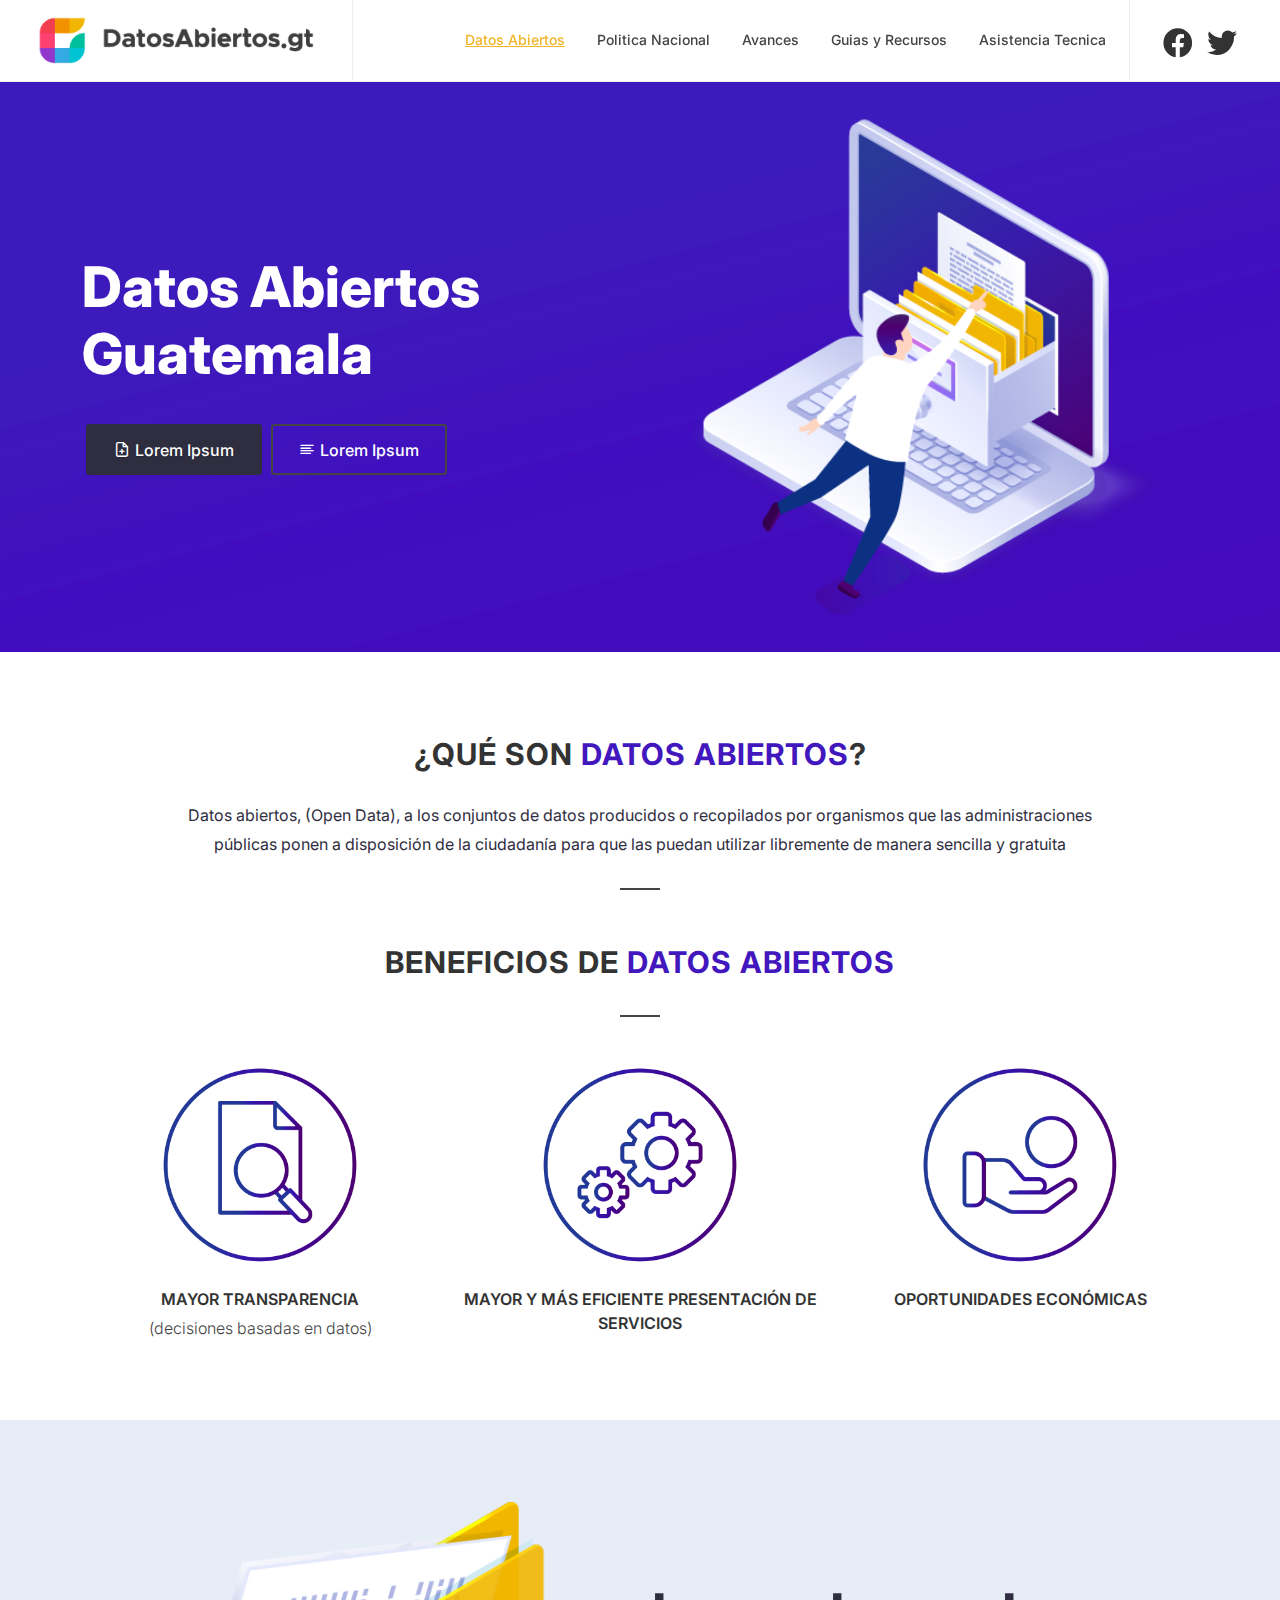
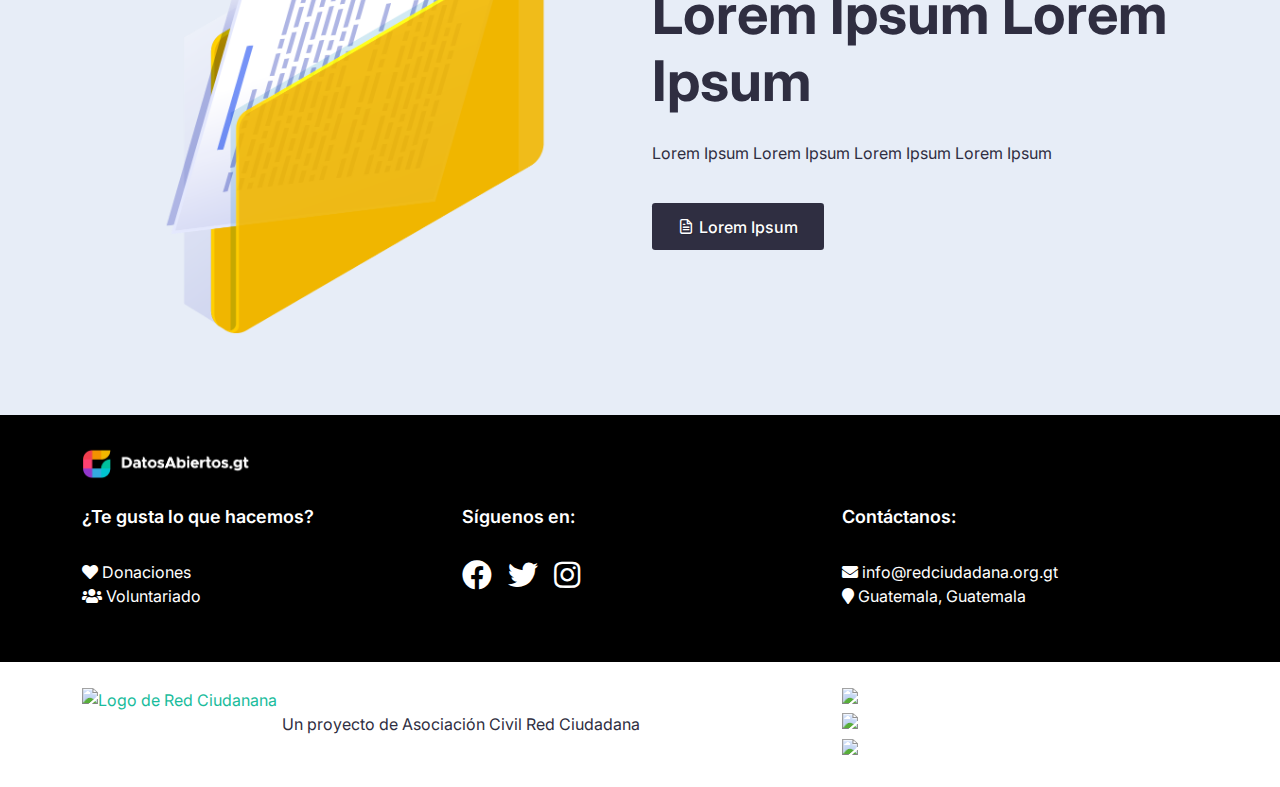
==== commit 97ce1104: "links y titulos" ====
--- a/index.html
+++ b/index.html
@@ -40,6 +40,45 @@
 	============================================= -->
 	<div id="wrapper" class="clearfix">
 
+		<!-- Modal -->
+		<div class="modal fade" id="modal-signin" tabindex="-1" aria-labelledby="modal-signin" aria-hidden="true">
+			<div class="modal-dialog modal-dialog-centered modal-lg">
+				<div class="modal-content bg-white p-4 p-md-5 rounded">
+					<h3 class="h2 fw-bolder mb-4">Create a New Topic</h3>
+					<form class="row mb-0" action="#" method="post" enctype="multipart/form-data">
+						<div class="col-12 form-group mb-4">
+							<textarea name="post-message" id="post-message" class="form-control" cols="30" rows="10"></textarea>
+						</div>
+						<div class="clear"></div>
+						<div class="col-6 form-group">
+							<small class="text-muted">Maximum file size allowed is 2048 KB.</small>
+							<div class="form-file">
+								<input type="file" class="form-control" id="file-input">
+							</div>
+						</div>
+						<div class="clear"></div>
+						<div class="col-12 form-group mb-1">
+							<div class="form-check form-check-inline">
+								<input class="form-check-input" type="checkbox" id="inlineCheckbox1" value="option1">
+								<label class="form-check-label nott ls0 mb-0 fw-semibold" for="inlineCheckbox1">Set as a Private Reply</label>
+							</div>
+						</div>
+						<div class="clear"></div>
+						<div class="col-12 form-group">
+							<div class="form-check form-check-inline">
+								<input class="form-check-input" type="checkbox" id="inlineCheckbox2" value="option2">
+								<label class="form-check-label nott ls0 mb-0 fw-semibold" for="inlineCheckbox2">Email me when Someone Replies</label>
+							</div>
+						</div>
+						<div class="col-12">
+							<button type="submit" name="submit" class="button button-large bg-alt border border-width-2 rounded-1 fw-medium nott ls0 ms-0">Submit Now</button>
+
+							<button type="button" data-bs-dismiss="modal" aria-label="Close" class="button button-large button-border border-default h-bg-danger rounded-1 fw-medium nott ls0 ms-0">Cancel</button>
+						</div>
+					</form>
+				</div>
+			</div>
+		</div>
 
 		<!-- Header
 		============================================= -->
@@ -51,8 +90,8 @@
 						<!-- Logo
 						============================================= -->
 						<div id="logo">
-							<a href="demo-forum.html" class="standard-logo"><img src="ELEMENTOS/LOGOTIPO/LOGO1.png" style="padding:0.5rem" alt="Canvas Logo"></a>
-							<a href="demo-forum.html" class="retina-logo"><img src="ELEMENTOS/LOGOTIPO/LOGO1.png" alt="Canvas Logo"></a>
+							<a href="index.html" class="standard-logo"><img src="ELEMENTOS/LOGOTIPO/LOGO1.png" style="padding:0.5rem" alt="Canvas Logo"></a>
+							<a href="index.html" class="retina-logo"><img src="ELEMENTOS/LOGOTIPO/LOGO1.png" alt="Canvas Logo"></a>
 						</div><!-- #logo end -->
 
 						<div class="header-misc ms-0">
@@ -117,7 +156,7 @@
 								<li class="menu-item current"><a class="menu-link" href="index.html"><div>Datos Abiertos</div></a></li>
 								<li class="menu-item "><a class="menu-link" href="politicadatos.html"><div>Politica Nacional</div></a></li>
 								<li class="menu-item"><a class="menu-link" href="avances.html"><div>Avances</div></a></li>
-								<li class="menu-item"><a class="menu-link" href="guiasyrecursos.html"><div>Guias</div></a></li>
+								<li class="menu-item"><a class="menu-link" href="guiasyrecursos.html"><div>Guias y Recursos</div></a></li>
 								<li class="menu-item"><a class="menu-link" href="asistencia.html"><div>Asistencia Tecnica</div></a></li>
 							</ul>
 
@@ -172,11 +211,8 @@
 					<div class="col-lg-6 d-flex align-self-center flex-column pt-5 pb-0 py-lg-6 mb-0 my-lg-4">
 						<h2 class="display-4 text-white" style="font-weight: 800">Datos Abiertos Guatemala</h2>
 						<div>
-							<a href="#" class="button button-large button-border rounded-1 fw-medium nott h-bg-alt ls0 ms-0 text-white">
-								<i class="icon-line-align-left text-white"></i>Lorem Ipsum</a>
-
-							<a href="#" class="button button-large button-border rounded-1 fw-medium nott h-bg-alt ls0 ms-0 text-white">
-								<i class="icon-line-align-left text-white"></i>Lorem Ipsum</a>
+							<a href="#" data-bs-toggle="modal" data-bs-target="#modal-signin" class="button button-large border border-width-2 bg-alt py-2 rounded-1 fw-medium nott ls0 ms-0 ms-sm-1 h-op-09"><i class="icon-line-file-add"></i>Lorem Ipsum</a>
+							<a href="demo-forum-single.html" class="button button-large button-border rounded-1 fw-medium nott h-bg-alt ls0 ms-0 text-white"><i class="icon-line-align-left text-white"></i>Lorem Ipsum</a>
 						</div>
 					</div>
 
@@ -204,7 +240,9 @@
 					<div class="heading-block center">
 						<h2>¿Qué son <span style="color:#4217bd">Datos Abiertos</span>?</h2>
 						<br>
-						<p class="px-6">Los datos abiertos son un medio para comprender mejor el funcionamiento del gobierno, fortalecer el rendimiento de cuentas, modificar y mejorar la manera de prestar y acceder a los servicios públicos, alentando a descubrimientos que mejoren la vida de la ciudadanía. Al disponibilizar datos públicos, los gobiernos permiten que terceros (empresas, periodistas, investigadores y cualquier otro ciudadano) puedan desarrollar recursos y herramientas que generen impacto positivo sobre sus comunidades.</p>
+						<p class="px-6">Datos abiertos, (Open Data), a los conjuntos de datos producidos o recopilados por organismos
+						que las administraciones públicas ponen a disposición de la ciudadanía para que las puedan utilizar
+						libremente de manera sencilla y gratuita</p>
 					</div>
 
 
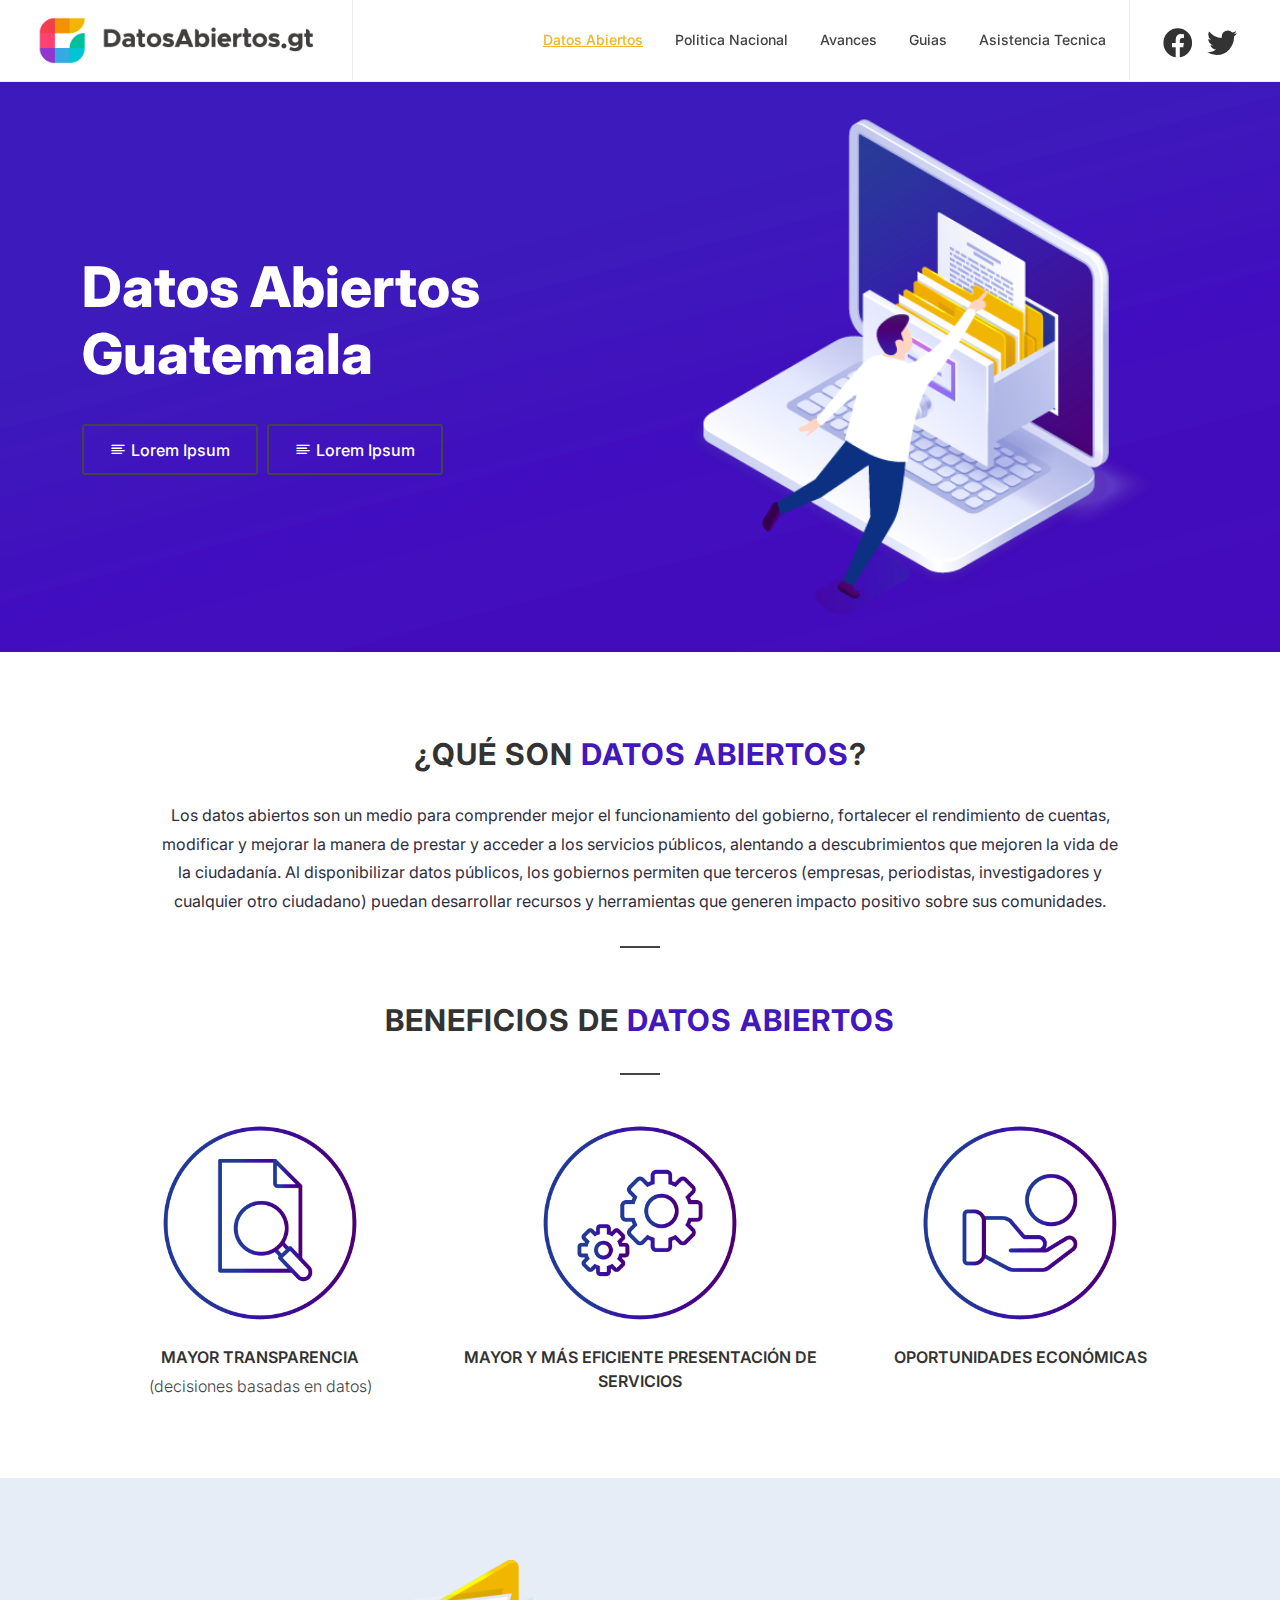
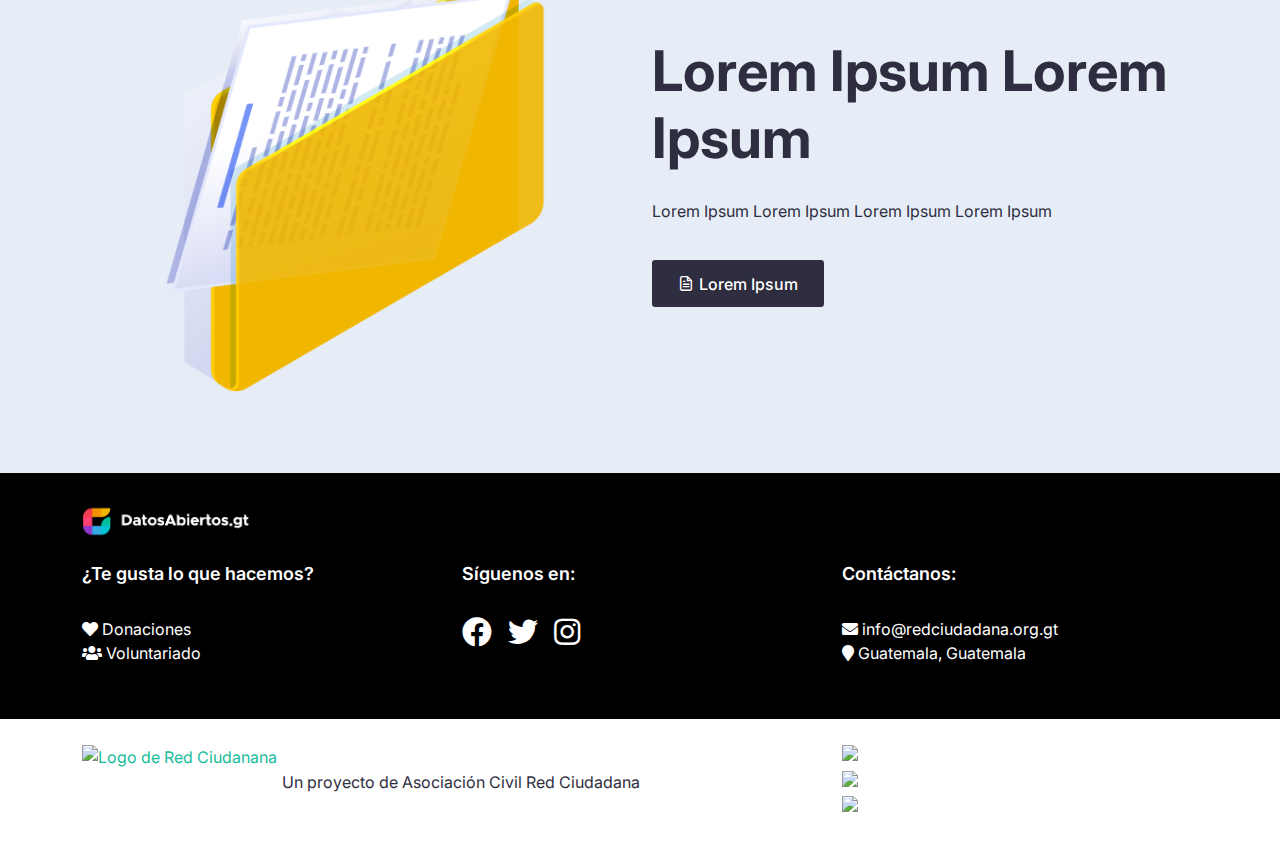
==== commit 79d0f204: "Merge branch 'main' of https://github.com/RedCiudadana/DatosAbiertos.gt" ====
--- a/index.html
+++ b/index.html
@@ -40,45 +40,6 @@
 	============================================= -->
 	<div id="wrapper" class="clearfix">
 
-		<!-- Modal -->
-		<div class="modal fade" id="modal-signin" tabindex="-1" aria-labelledby="modal-signin" aria-hidden="true">
-			<div class="modal-dialog modal-dialog-centered modal-lg">
-				<div class="modal-content bg-white p-4 p-md-5 rounded">
-					<h3 class="h2 fw-bolder mb-4">Create a New Topic</h3>
-					<form class="row mb-0" action="#" method="post" enctype="multipart/form-data">
-						<div class="col-12 form-group mb-4">
-							<textarea name="post-message" id="post-message" class="form-control" cols="30" rows="10"></textarea>
-						</div>
-						<div class="clear"></div>
-						<div class="col-6 form-group">
-							<small class="text-muted">Maximum file size allowed is 2048 KB.</small>
-							<div class="form-file">
-								<input type="file" class="form-control" id="file-input">
-							</div>
-						</div>
-						<div class="clear"></div>
-						<div class="col-12 form-group mb-1">
-							<div class="form-check form-check-inline">
-								<input class="form-check-input" type="checkbox" id="inlineCheckbox1" value="option1">
-								<label class="form-check-label nott ls0 mb-0 fw-semibold" for="inlineCheckbox1">Set as a Private Reply</label>
-							</div>
-						</div>
-						<div class="clear"></div>
-						<div class="col-12 form-group">
-							<div class="form-check form-check-inline">
-								<input class="form-check-input" type="checkbox" id="inlineCheckbox2" value="option2">
-								<label class="form-check-label nott ls0 mb-0 fw-semibold" for="inlineCheckbox2">Email me when Someone Replies</label>
-							</div>
-						</div>
-						<div class="col-12">
-							<button type="submit" name="submit" class="button button-large bg-alt border border-width-2 rounded-1 fw-medium nott ls0 ms-0">Submit Now</button>
-
-							<button type="button" data-bs-dismiss="modal" aria-label="Close" class="button button-large button-border border-default h-bg-danger rounded-1 fw-medium nott ls0 ms-0">Cancel</button>
-						</div>
-					</form>
-				</div>
-			</div>
-		</div>
 
 		<!-- Header
 		============================================= -->
@@ -156,7 +117,7 @@
 								<li class="menu-item current"><a class="menu-link" href="index.html"><div>Datos Abiertos</div></a></li>
 								<li class="menu-item "><a class="menu-link" href="politicadatos.html"><div>Politica Nacional</div></a></li>
 								<li class="menu-item"><a class="menu-link" href="avances.html"><div>Avances</div></a></li>
-								<li class="menu-item"><a class="menu-link" href="guiasyrecursos.html"><div>Guias y Recursos</div></a></li>
+								<li class="menu-item"><a class="menu-link" href="guiasyrecursos.html"><div>Guias</div></a></li>
 								<li class="menu-item"><a class="menu-link" href="asistencia.html"><div>Asistencia Tecnica</div></a></li>
 							</ul>
 
@@ -211,8 +172,11 @@
 					<div class="col-lg-6 d-flex align-self-center flex-column pt-5 pb-0 py-lg-6 mb-0 my-lg-4">
 						<h2 class="display-4 text-white" style="font-weight: 800">Datos Abiertos Guatemala</h2>
 						<div>
-							<a href="#" data-bs-toggle="modal" data-bs-target="#modal-signin" class="button button-large border border-width-2 bg-alt py-2 rounded-1 fw-medium nott ls0 ms-0 ms-sm-1 h-op-09"><i class="icon-line-file-add"></i>Lorem Ipsum</a>
-							<a href="demo-forum-single.html" class="button button-large button-border rounded-1 fw-medium nott h-bg-alt ls0 ms-0 text-white"><i class="icon-line-align-left text-white"></i>Lorem Ipsum</a>
+							<a href="#" class="button button-large button-border rounded-1 fw-medium nott h-bg-alt ls0 ms-0 text-white">
+								<i class="icon-line-align-left text-white"></i>Lorem Ipsum</a>
+
+							<a href="#" class="button button-large button-border rounded-1 fw-medium nott h-bg-alt ls0 ms-0 text-white">
+								<i class="icon-line-align-left text-white"></i>Lorem Ipsum</a>
 						</div>
 					</div>
 
@@ -240,9 +204,7 @@
 					<div class="heading-block center">
 						<h2>¿Qué son <span style="color:#4217bd">Datos Abiertos</span>?</h2>
 						<br>
-						<p class="px-6">Datos abiertos, (Open Data), a los conjuntos de datos producidos o recopilados por organismos
-						que las administraciones públicas ponen a disposición de la ciudadanía para que las puedan utilizar
-						libremente de manera sencilla y gratuita</p>
+						<p class="px-6">Los datos abiertos son un medio para comprender mejor el funcionamiento del gobierno, fortalecer el rendimiento de cuentas, modificar y mejorar la manera de prestar y acceder a los servicios públicos, alentando a descubrimientos que mejoren la vida de la ciudadanía. Al disponibilizar datos públicos, los gobiernos permiten que terceros (empresas, periodistas, investigadores y cualquier otro ciudadano) puedan desarrollar recursos y herramientas que generen impacto positivo sobre sus comunidades.</p>
 					</div>
 
 
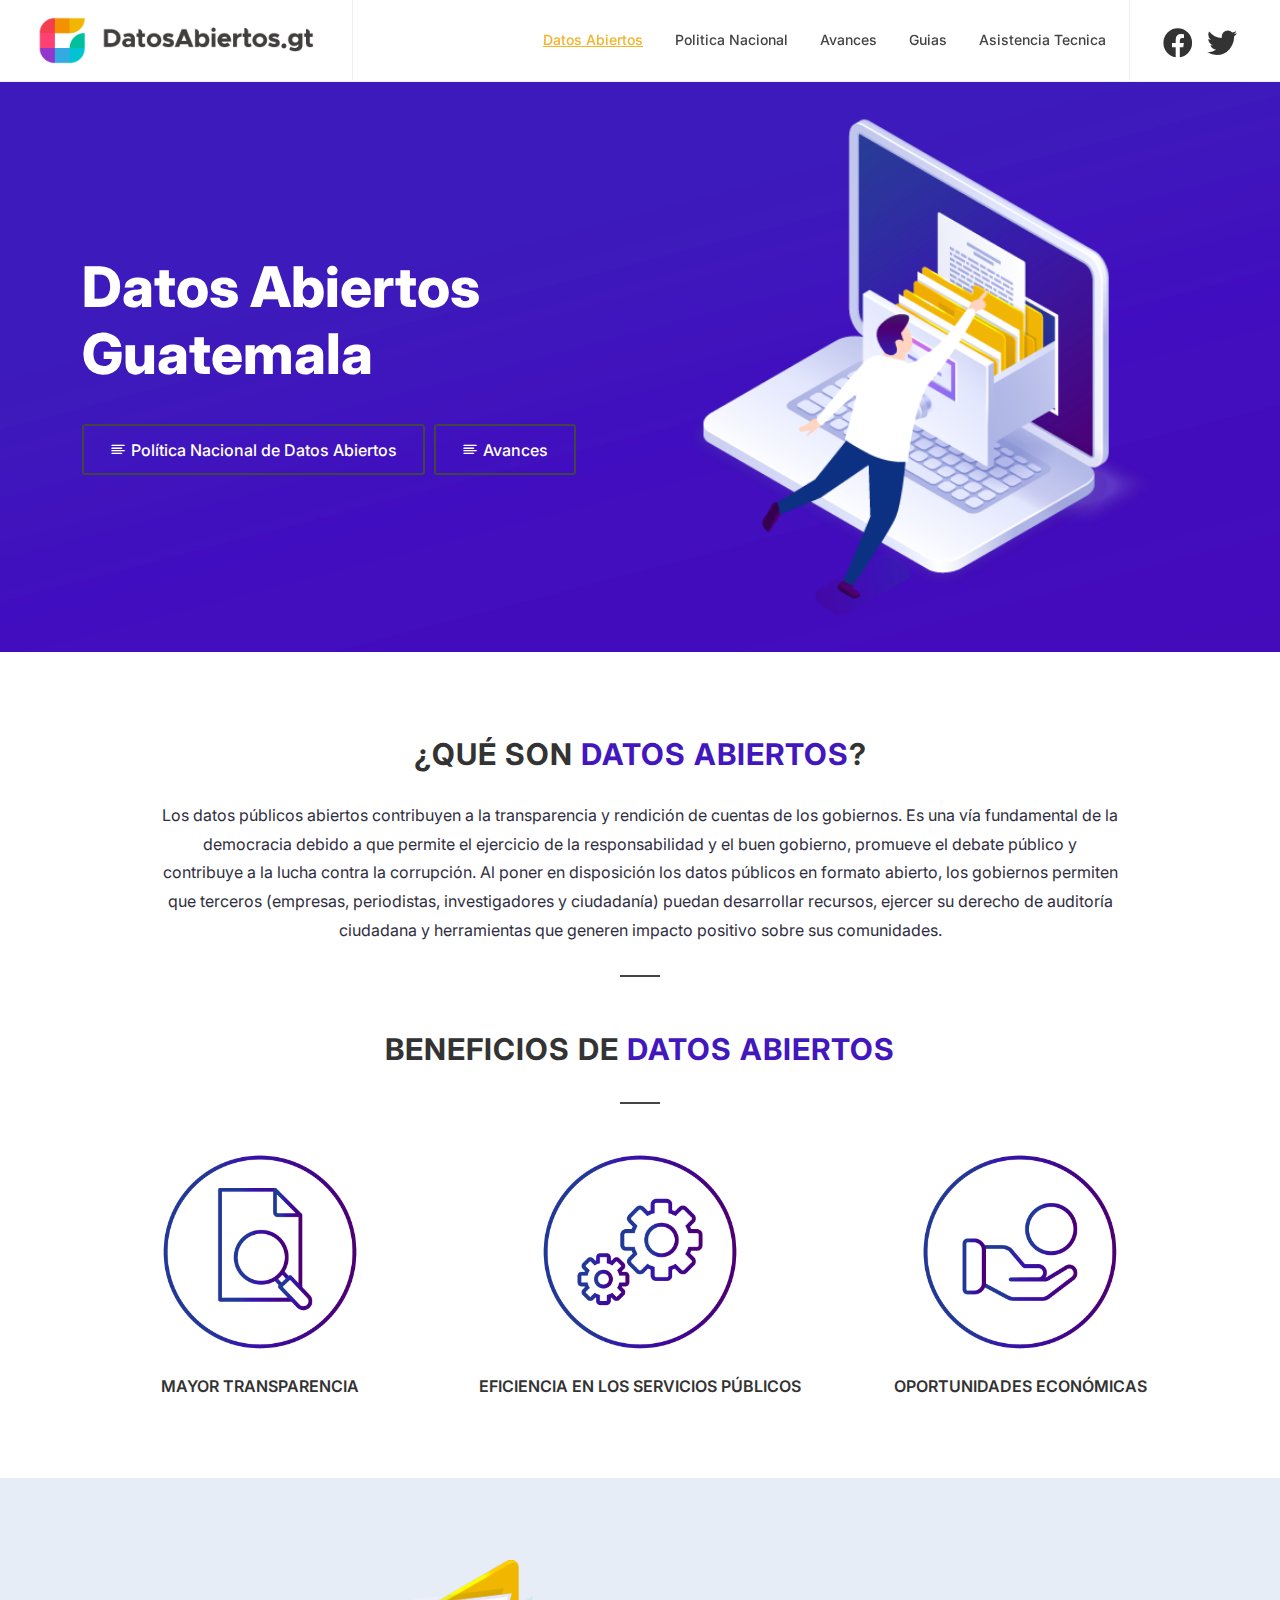
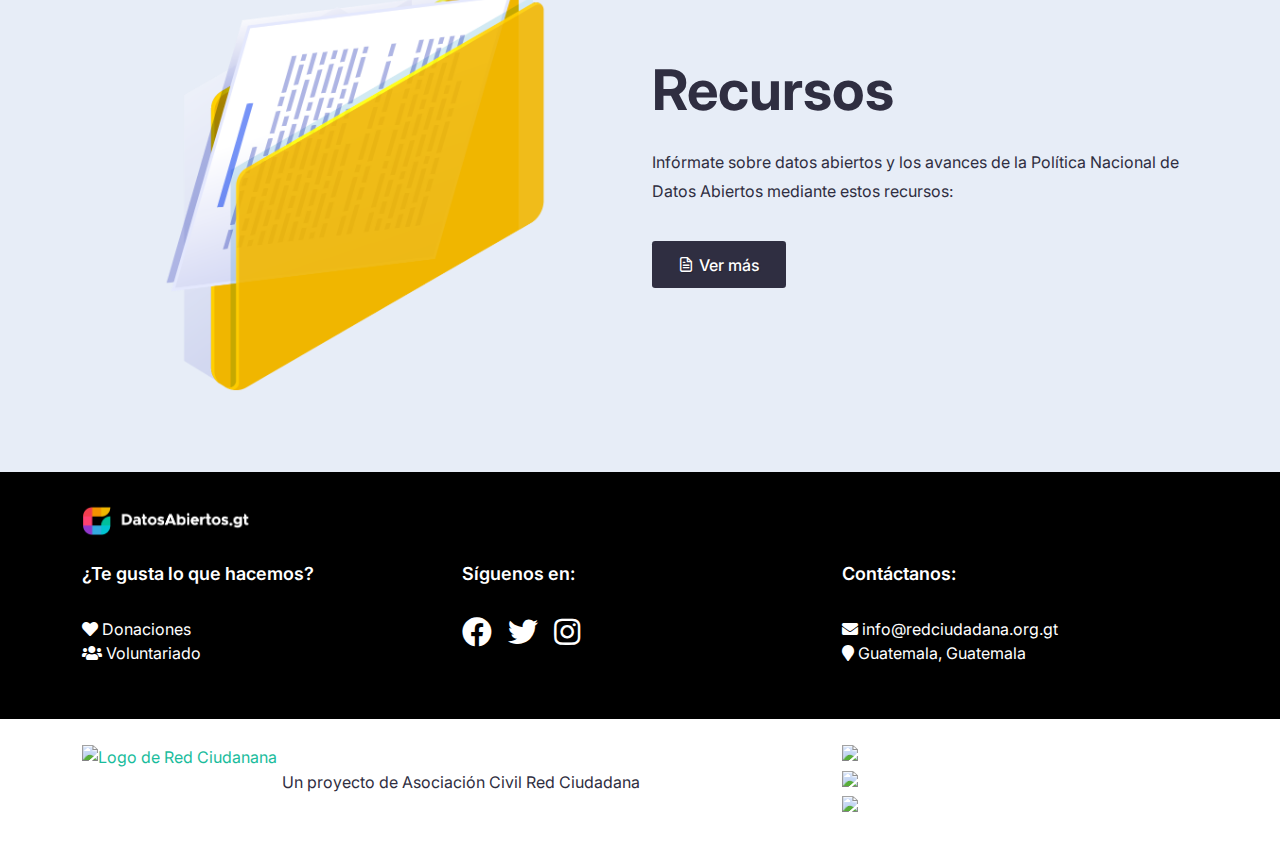
==== commit 5ed83c8b: "home actualizado" ====
--- a/index.html
+++ b/index.html
@@ -172,11 +172,11 @@
 					<div class="col-lg-6 d-flex align-self-center flex-column pt-5 pb-0 py-lg-6 mb-0 my-lg-4">
 						<h2 class="display-4 text-white" style="font-weight: 800">Datos Abiertos Guatemala</h2>
 						<div>
-							<a href="#" class="button button-large button-border rounded-1 fw-medium nott h-bg-alt ls0 ms-0 text-white">
-								<i class="icon-line-align-left text-white"></i>Lorem Ipsum</a>
-
-							<a href="#" class="button button-large button-border rounded-1 fw-medium nott h-bg-alt ls0 ms-0 text-white">
-								<i class="icon-line-align-left text-white"></i>Lorem Ipsum</a>
+							<a href="politicadatos.html" class="button button-large button-border rounded-1 fw-medium nott h-bg-alt ls0 ms-0 text-white">
+								<i class="icon-line-align-left text-white"></i>Política Nacional de Datos Abiertos</a>
+
+							<a href="avances.html" class="button button-large button-border rounded-1 fw-medium nott h-bg-alt ls0 ms-0 text-white">
+								<i class="icon-line-align-left text-white"></i>Avances</a>
 						</div>
 					</div>
 
@@ -204,7 +204,7 @@
 					<div class="heading-block center">
 						<h2>¿Qué son <span style="color:#4217bd">Datos Abiertos</span>?</h2>
 						<br>
-						<p class="px-6">Los datos abiertos son un medio para comprender mejor el funcionamiento del gobierno, fortalecer el rendimiento de cuentas, modificar y mejorar la manera de prestar y acceder a los servicios públicos, alentando a descubrimientos que mejoren la vida de la ciudadanía. Al disponibilizar datos públicos, los gobiernos permiten que terceros (empresas, periodistas, investigadores y cualquier otro ciudadano) puedan desarrollar recursos y herramientas que generen impacto positivo sobre sus comunidades.</p>
+						<p class="px-6">Los datos públicos abiertos contribuyen a la transparencia y rendición de cuentas de los gobiernos. Es una vía fundamental de la democracia debido a que permite el ejercicio de la responsabilidad y el buen gobierno, promueve el debate público y contribuye a la lucha contra la corrupción. Al poner en disposición los datos públicos en formato abierto, los gobiernos permiten que terceros (empresas, periodistas, investigadores y ciudadanía) puedan desarrollar recursos, ejercer su derecho de auditoría ciudadana y herramientas que generen impacto positivo sobre sus comunidades.</p>
 					</div>
 
 
@@ -220,7 +220,7 @@
 									<img class="px-6" src="ELEMENTOS/ICONOS/WEB1.png" >
 								</div>
 								<div class="fbox-content px-0">
-									<h3 class="text-center">Mayor transparencia<span class="subtitle">(decisiones basadas en datos)</span></h3>
+									<h3 class="text-center">Mayor transparencia</h3>
 									<!--p class="text-center">Lorem ipsum dolor sit amet, consectetur adipisicing elit. Eligendi rem, facilis nobis voluptatum est voluptatem accusamus molestiae eaque perspiciatis mollitia.</p-->
 								</div>
 							</div>
@@ -232,7 +232,7 @@
 									<img class="px-6" src="ELEMENTOS/ICONOS/WEB2.png">
 								</div>
 								<div class="fbox-content px-0">
-									<h3 class="text-center">Mayor y Más eficiente presentación de servicios</h3>
+									<h3 class="text-center">Eficiencia en los servicios públicos</h3>
 
 								</div>
 							</div>
@@ -344,9 +344,9 @@
 								<img src="ELEMENTOS/ICONOS/WEB5.png" class="px-6" alt="Doc Image">
 							</div>
 							<div class="col-md-6">
-								<h3 class="display-4 mb-4 fw-bold">Lorem Ipsum Lorem Ipsum</h3>
-								<p class="subtitle">Lorem Ipsum Lorem Ipsum Lorem Ipsum Lorem Ipsum</p>
-								<a href="#" class="button button-large bg-alt text-white fw-medium py-2 rounded-1 ms-0 ls0 nott"><i class="icon-line-paper"></i>Lorem Ipsum</a>
+								<h3 class="display-4 mb-4 fw-bold">Recursos</h3>
+								<p class="subtitle">Infórmate sobre datos abiertos y los avances de la Política Nacional de Datos Abiertos mediante estos recursos: </p>
+								<a href="guiasyrecursos.html" class="button button-large bg-alt text-white fw-medium py-2 rounded-1 ms-0 ls0 nott"><i class="icon-line-paper"></i>Ver más</a>
 							</div>
 						</div>
 					</div>
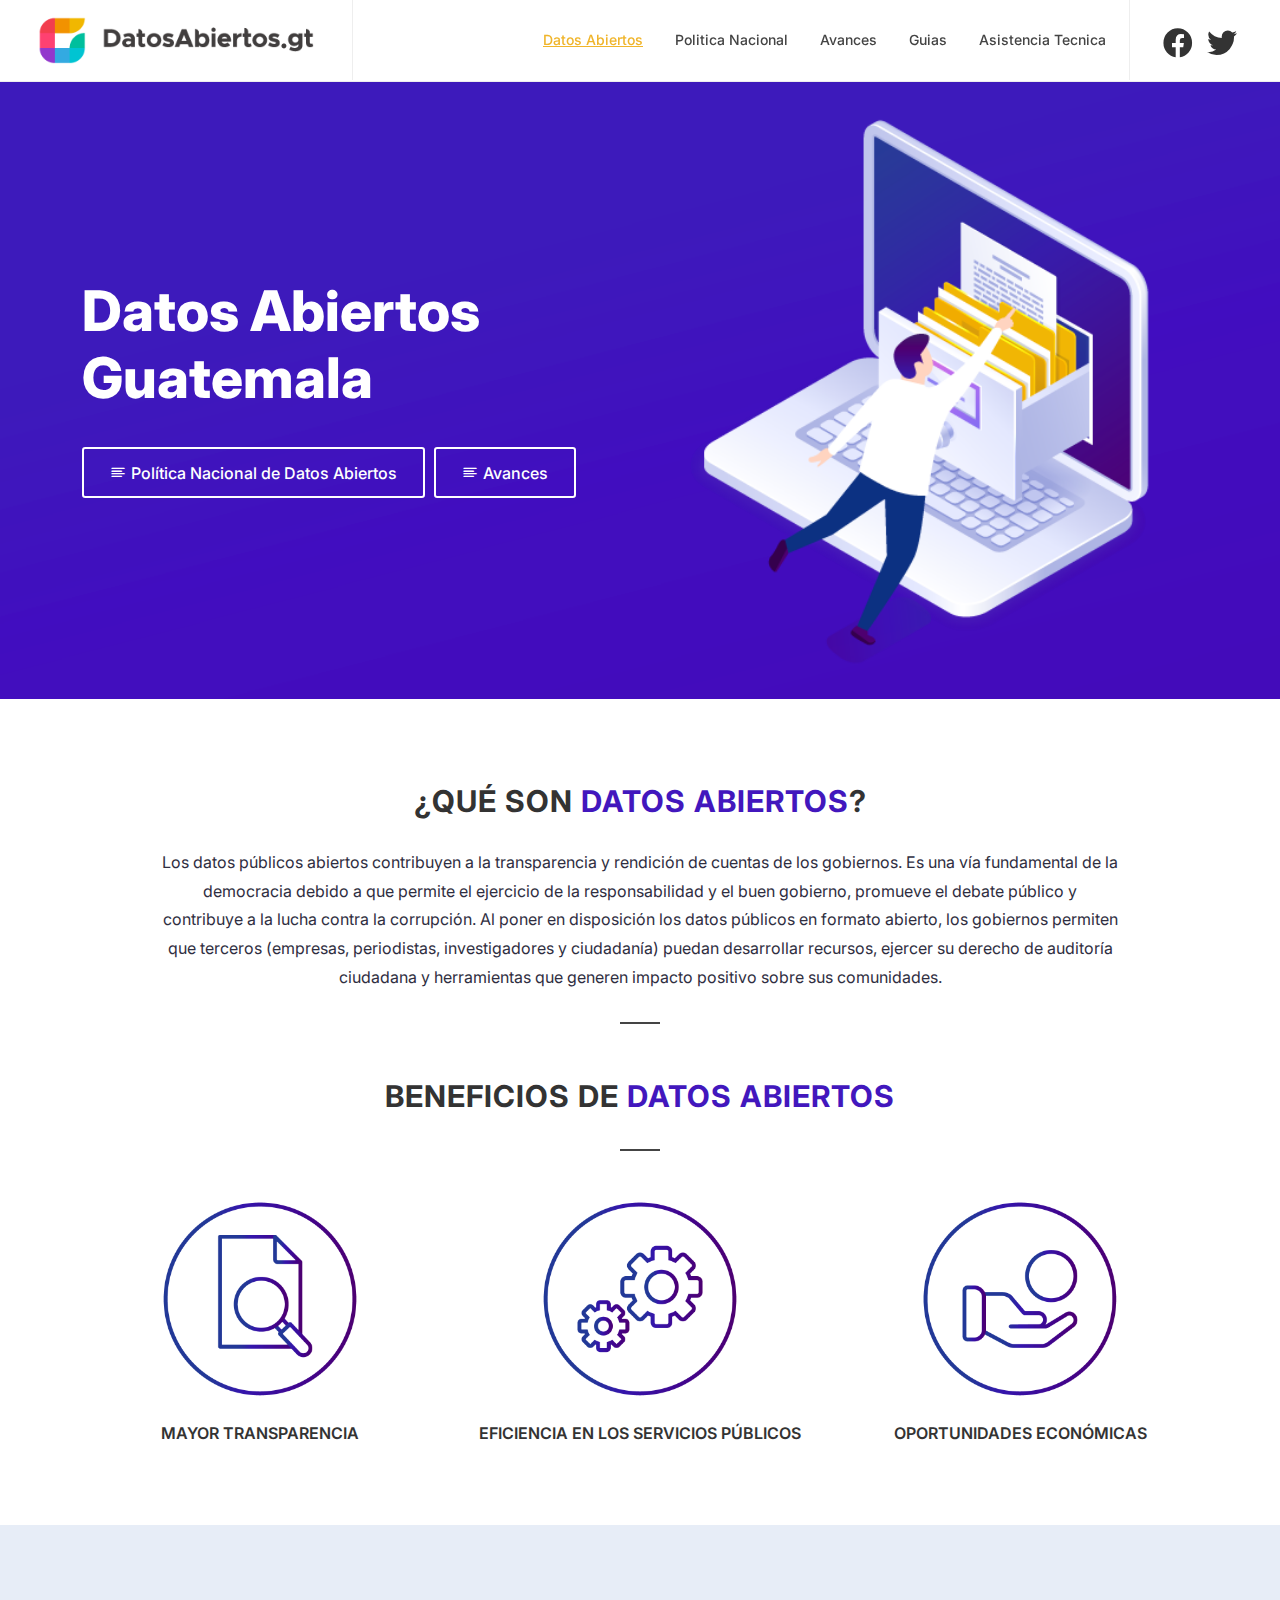
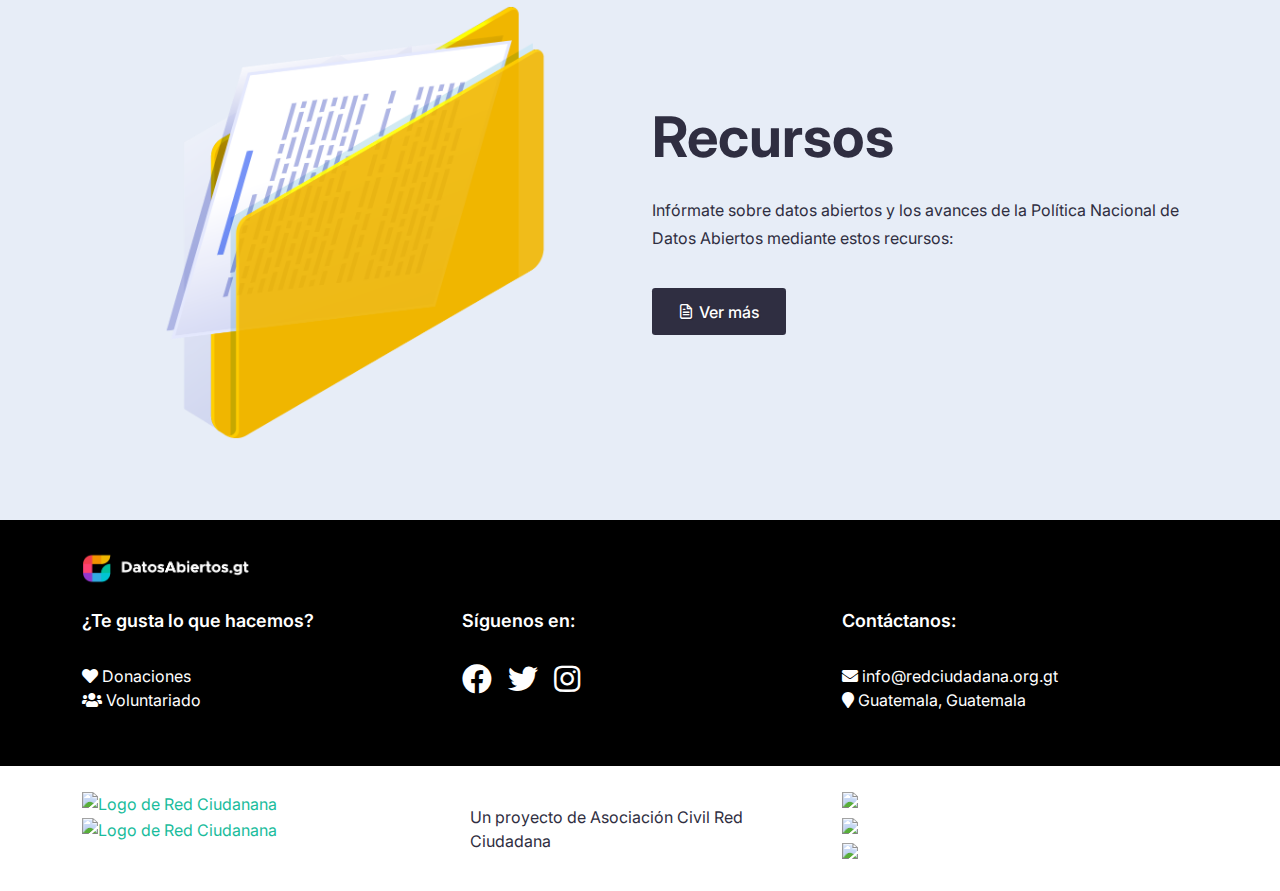
==== commit 271010f5: "mejoras varias" ====
--- a/index.html
+++ b/index.html
@@ -166,22 +166,22 @@
 
 		<!-- Slider
 		============================================= -->
-		<section id="slider" class="slider-element " style="background-image:url('ELEMENTOS/SLIDER/02.png')">
+		<section id="slider" class="slider-element " style="background-image:url('ELEMENTOS/SLIDER/02.png');background-size:cover">
 			<div class="container">
 				<div class="row h-100">
 					<div class="col-lg-6 d-flex align-self-center flex-column pt-5 pb-0 py-lg-6 mb-0 my-lg-4">
 						<h2 class="display-4 text-white" style="font-weight: 800">Datos Abiertos Guatemala</h2>
 						<div>
-							<a href="politicadatos.html" class="button button-large button-border rounded-1 fw-medium nott h-bg-alt ls0 ms-0 text-white">
+							<a href="politicadatos.html" class="button button2 button-large button-border2 rounded-1 fw-medium nott h-bg-alt ls0 ms-0 text-white">
 								<i class="icon-line-align-left text-white"></i>Política Nacional de Datos Abiertos</a>
 
-							<a href="avances.html" class="button button-large button-border rounded-1 fw-medium nott h-bg-alt ls0 ms-0 text-white">
+							<a href="avances.html" class="button button2 button-large button-border2 rounded-1 fw-medium nott h-bg-alt ls0 ms-0 text-white">
 								<i class="icon-line-align-left text-white"></i>Avances</a>
 						</div>
 					</div>
 
 					<div class="col-lg-6 d-flex align-self-end flex-column">
-						<img src="ELEMENTOS/SLIDER/01.png" alt="Hero Image" style="z-index: 3; padding:2rem">
+						<img src="ELEMENTOS/SLIDER/IMAGEN-SLIDER.png" alt="Hero Image" style="z-index: 3; padding:2rem">
 					</div>
 				</div>
 			</div>
@@ -469,6 +469,9 @@
 					<a href="http://redciudadana.org/" target="_blank" rel="noopener">
 					<img src="https://d33wubrfki0l68.cloudfront.net/69cf2a5d698d1c4d2e0a0cf938a898b63223baa0/e40d9/assets/mi-guatemala/img/logo-rc-color.png" alt="Logo de Red Ciudanana" height="60" >
 					</a>
+					<a href="http://redciudadana.org/" target="_blank" rel="noopener">
+					<img src="https://scontent.fgua1-2.fna.fbcdn.net/v/t1.6435-9/117868668_163429228685771_7697846667111610820_n.jpg?_nc_cat=104&ccb=1-5&_nc_sid=09cbfe&_nc_ohc=lGfJ7D4bEBkAX_ej79d&_nc_ht=scontent.fgua1-2.fna&oh=00_AT_E7Ek5bPAfNFkZoR8sHLDLqVGQ_4Sjqk9iq9WBhWR9Tg&oe=623B465B" alt="Logo de Red Ciudanana" height="60" >
+					</a>
 				</div>
 				<p class="my-auto" style="margin:auto;margin-left:5px!important" >Un proyecto de Asociación Civil Red Ciudadana   </p>
 				</div>
--- a/style.css
+++ b/style.css
@@ -8908,6 +8908,25 @@
 	text-shadow: 1px 1px 1px rgba(0,0,0,0.2);
 }
 
+.button2 {
+	display: inline-block;
+	position: relative;
+	cursor: pointer;
+	outline: none;
+	white-space: nowrap;
+	margin: 5px;
+	padding: 8px 22px;
+	font-size: 0.875rem;
+	line-height: 24px;
+	background-color: #1ABC9C;
+	color: #FFF;
+	font-weight: 700;
+	text-transform: uppercase;
+	letter-spacing: 1px;
+	border: none;
+	text-shadow: 1px 1px 1px rgba(0,0,0,0.2);
+}
+
 body:not(.device-touch) .button {
 	-webkit-transition: all .2s ease-in-out;
 	-o-transition: all .2s ease-in-out;
@@ -8926,6 +8945,13 @@
 
 .button:hover {
 	background-color: #444;
+	color: #FFF;
+	text-shadow: 1px 1px 1px rgba(0,0,0,0.2);
+}
+
+.button2:hover {
+	background-color: #9041c8!important;
+	border-color: #9041c8!important;
 	color: #FFF;
 	text-shadow: 1px 1px 1px rgba(0,0,0,0.2);
 }
@@ -9023,6 +9049,22 @@
 	color: #333;
 	font-weight: 700;
 	text-shadow: none;
+}
+
+.button2.button-border2 {
+	border: 2px solid #fff;
+	background-color: transparent;
+	color: #333;
+	font-weight: 700;
+	text-shadow: none;
+}
+
+
+.button-border2:hover {
+	background-color: #9041c8!important;
+	border-color: #9041c8!important;
+	color: #FFF;
+	text-shadow: 1px 1px 1px rgba(0,0,0,0.2);
 }
 
 .button.button-border-thin {
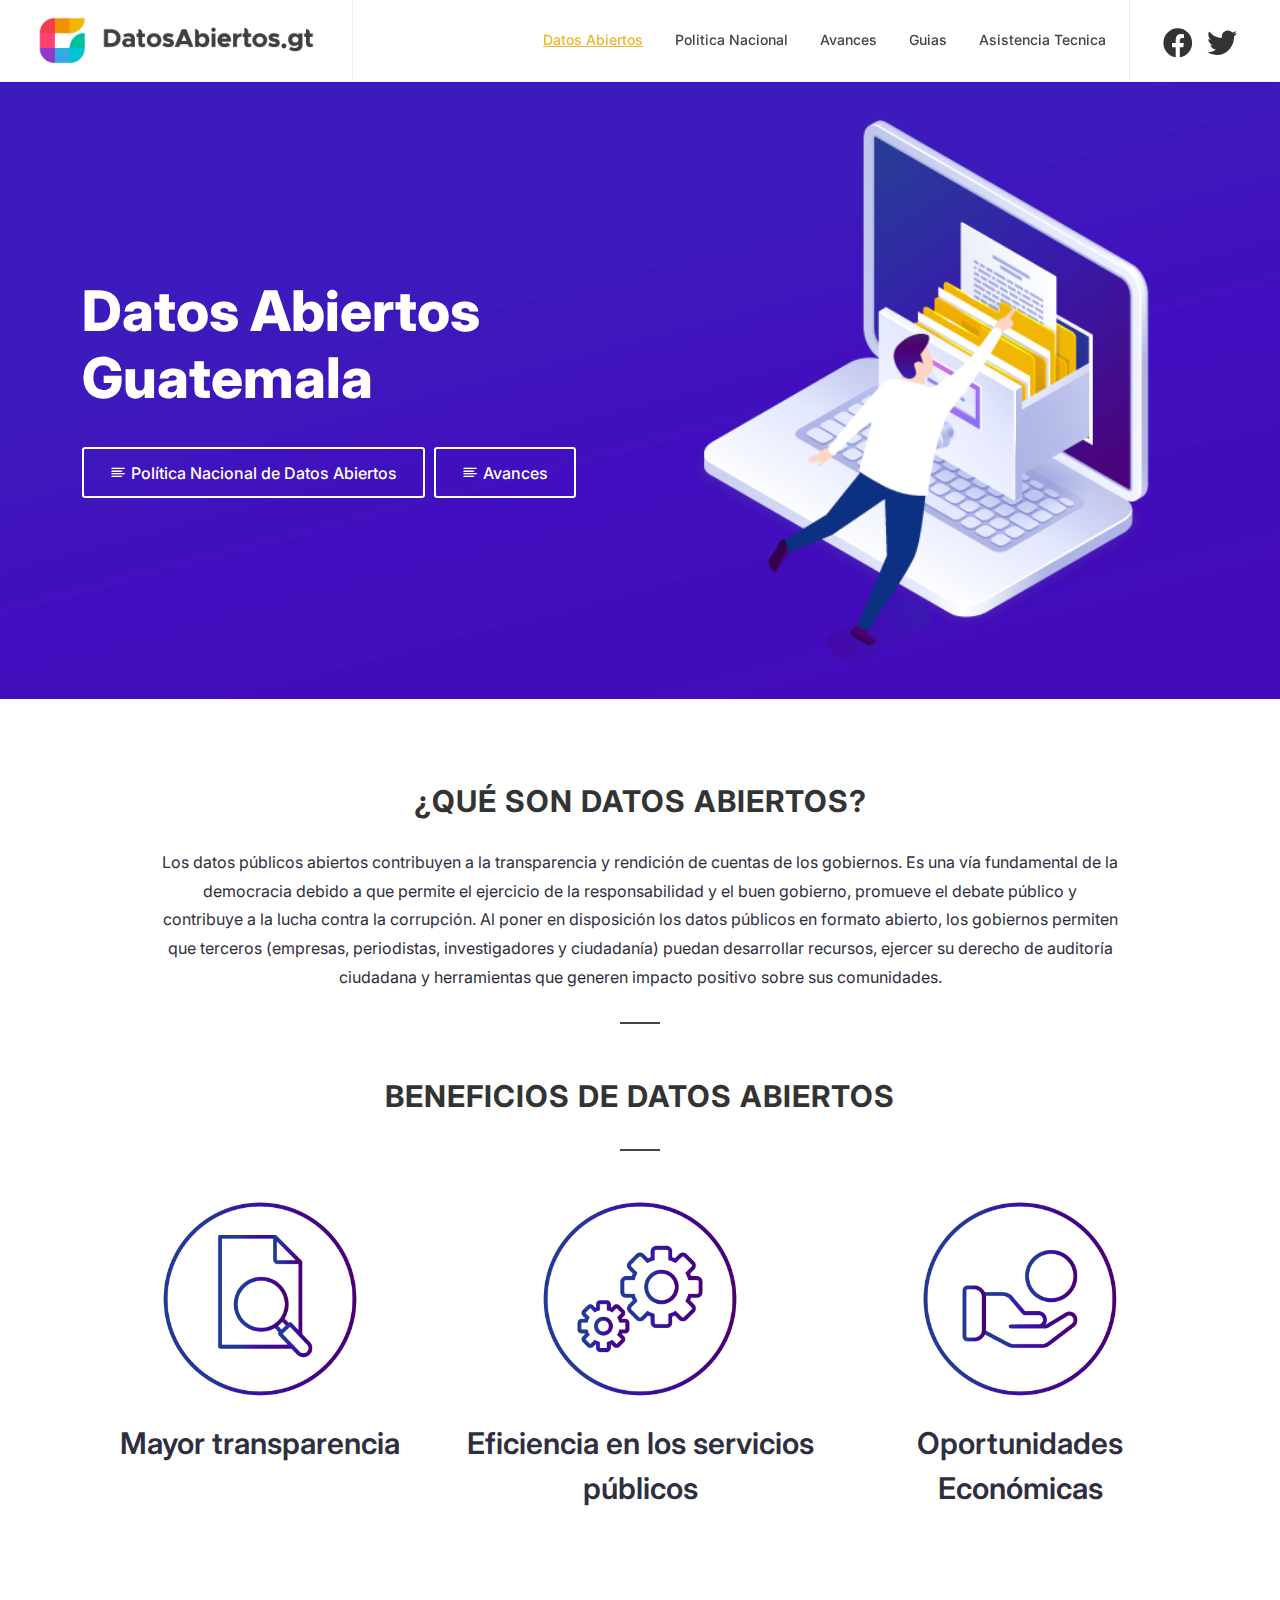
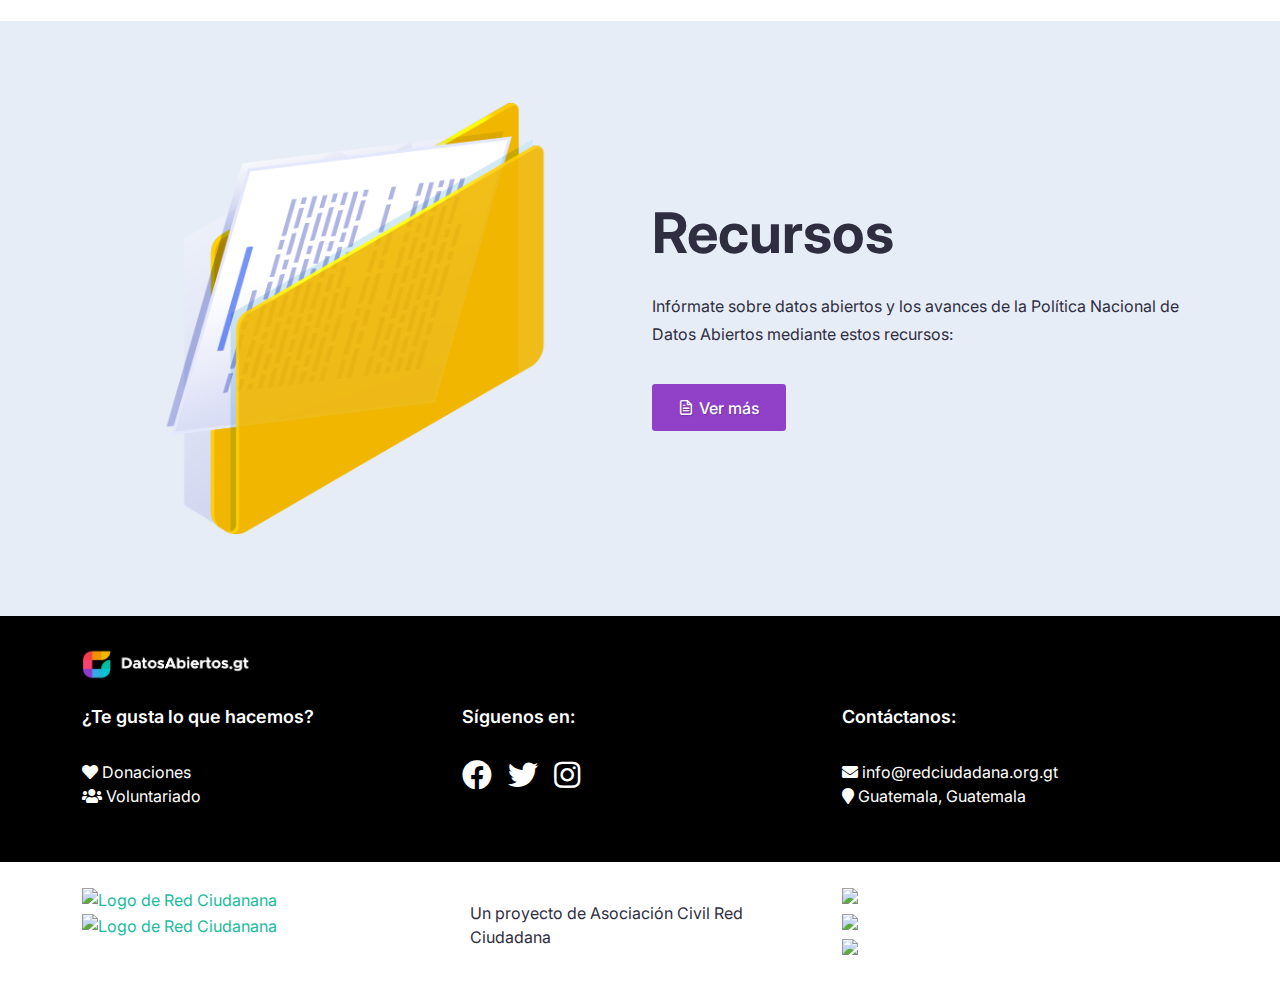
==== commit f7d56241: "mejoras generales" ====
--- a/index.html
+++ b/index.html
@@ -172,10 +172,10 @@
 					<div class="col-lg-6 d-flex align-self-center flex-column pt-5 pb-0 py-lg-6 mb-0 my-lg-4">
 						<h2 class="display-4 text-white" style="font-weight: 800">Datos Abiertos Guatemala</h2>
 						<div>
-							<a href="politicadatos.html" class="button button2 button-large button-border2 rounded-1 fw-medium nott h-bg-alt ls0 ms-0 text-white">
+							<a href="politicadatos.html" class="button button2 button-large button-border2 rounded-1 fw-medium nott  ls0 ms-0 text-white">
 								<i class="icon-line-align-left text-white"></i>Política Nacional de Datos Abiertos</a>
 
-							<a href="avances.html" class="button button2 button-large button-border2 rounded-1 fw-medium nott h-bg-alt ls0 ms-0 text-white">
+							<a href="avances.html" class="button button2 button-large button-border2 rounded-1 fw-medium nott  ls0 ms-0 text-white">
 								<i class="icon-line-align-left text-white"></i>Avances</a>
 						</div>
 					</div>
@@ -202,14 +202,14 @@
 				<div class="container">
 
 					<div class="heading-block center">
-						<h2>¿Qué son <span style="color:#4217bd">Datos Abiertos</span>?</h2>
+						<h2>¿Qué son <!--span style="color:#4217bd"-->Datos Abiertos<!--/span-->?</h2>
 						<br>
 						<p class="px-6">Los datos públicos abiertos contribuyen a la transparencia y rendición de cuentas de los gobiernos. Es una vía fundamental de la democracia debido a que permite el ejercicio de la responsabilidad y el buen gobierno, promueve el debate público y contribuye a la lucha contra la corrupción. Al poner en disposición los datos públicos en formato abierto, los gobiernos permiten que terceros (empresas, periodistas, investigadores y ciudadanía) puedan desarrollar recursos, ejercer su derecho de auditoría ciudadana y herramientas que generen impacto positivo sobre sus comunidades.</p>
 					</div>
 
 
 					<div class="heading-block center">
-						<h2>Beneficios de <span style="color:#4217bd">Datos Abiertos</span></h2>
+						<h2>Beneficios de <!--span style="color:#4217bd"-->Datos Abiertos<!--/span--></h2>
 						<!--span>One of the most Versatile Theme on Themeforest</span-->
 					</div>
 
@@ -220,7 +220,7 @@
 									<img class="px-6" src="ELEMENTOS/ICONOS/WEB1.png" >
 								</div>
 								<div class="fbox-content px-0">
-									<h3 class="text-center">Mayor transparencia</h3>
+									<h2 class="text-center">Mayor transparencia</h2>
 									<!--p class="text-center">Lorem ipsum dolor sit amet, consectetur adipisicing elit. Eligendi rem, facilis nobis voluptatum est voluptatem accusamus molestiae eaque perspiciatis mollitia.</p-->
 								</div>
 							</div>
@@ -232,7 +232,7 @@
 									<img class="px-6" src="ELEMENTOS/ICONOS/WEB2.png">
 								</div>
 								<div class="fbox-content px-0">
-									<h3 class="text-center">Eficiencia en los servicios públicos</h3>
+									<h2 class="text-center">Eficiencia en los servicios públicos</h2>
 
 								</div>
 							</div>
@@ -244,7 +244,7 @@
 									<img class="px-6" src="ELEMENTOS/ICONOS/WEB3.png" >
 								</div>
 								<div class="fbox-content px-0">
-									<h3 class="text-center">Oportunidades Económicas</h3>
+									<h2 class="text-center">Oportunidades Económicas</h2>
 									
 								</div>
 							</div>
@@ -346,7 +346,7 @@
 							<div class="col-md-6">
 								<h3 class="display-4 mb-4 fw-bold">Recursos</h3>
 								<p class="subtitle">Infórmate sobre datos abiertos y los avances de la Política Nacional de Datos Abiertos mediante estos recursos: </p>
-								<a href="guiasyrecursos.html" class="button button-large bg-alt text-white fw-medium py-2 rounded-1 ms-0 ls0 nott"><i class="icon-line-paper"></i>Ver más</a>
+								<a href="guiasyrecursos.html" class="button button3 button-large  text-white fw-medium py-2 rounded-1 ms-0 ls0 nott"><i class="icon-line-paper"></i>Ver más</a>
 							</div>
 						</div>
 					</div>
--- a/style.css
+++ b/style.css
@@ -8927,6 +8927,25 @@
 	text-shadow: 1px 1px 1px rgba(0,0,0,0.2);
 }
 
+.button3 {
+	display: inline-block;
+	position: relative;
+	cursor: pointer;
+	outline: none;
+	white-space: nowrap;
+	margin: 5px;
+	padding: 8px 22px;
+	font-size: 0.875rem;
+	line-height: 24px;
+	background-color: #9041c8!important;
+	color: #FFF;
+	font-weight: 700;
+	text-transform: uppercase;
+	letter-spacing: 1px;
+	border: none;
+	text-shadow: 1px 1px 1px rgba(0,0,0,0.2);
+}
+
 body:not(.device-touch) .button {
 	-webkit-transition: all .2s ease-in-out;
 	-o-transition: all .2s ease-in-out;
@@ -9075,6 +9094,13 @@
 
 .button.button-border:not(.button-fill):hover {
 	background-color: #444;
+	color: #FFF;
+	border-color: transparent !important;
+	text-shadow: 1px 1px 1px rgba(0,0,0,0.2);
+}
+
+.button2.button-border2:not(.button-fill):hover {
+	background-color: #9041c8;
 	color: #FFF;
 	border-color: transparent !important;
 	text-shadow: 1px 1px 1px rgba(0,0,0,0.2);
@@ -9331,6 +9357,21 @@
 	content: '';
 	position: absolute;
 	background-color: #444;
+	top: 0;
+	left: 0;
+	width: 0;
+	height: 100%;
+	-webkit-transition: all .4s ease;
+	-o-transition: all .4s ease;
+	transition: all .4s ease;
+	-webkit-backface-visibility: hidden;
+}
+
+
+.button2.button-border2.button-fill::before {
+	content: '';
+	position: absolute;
+	background-color: #9041c8;
 	top: 0;
 	left: 0;
 	width: 0;
